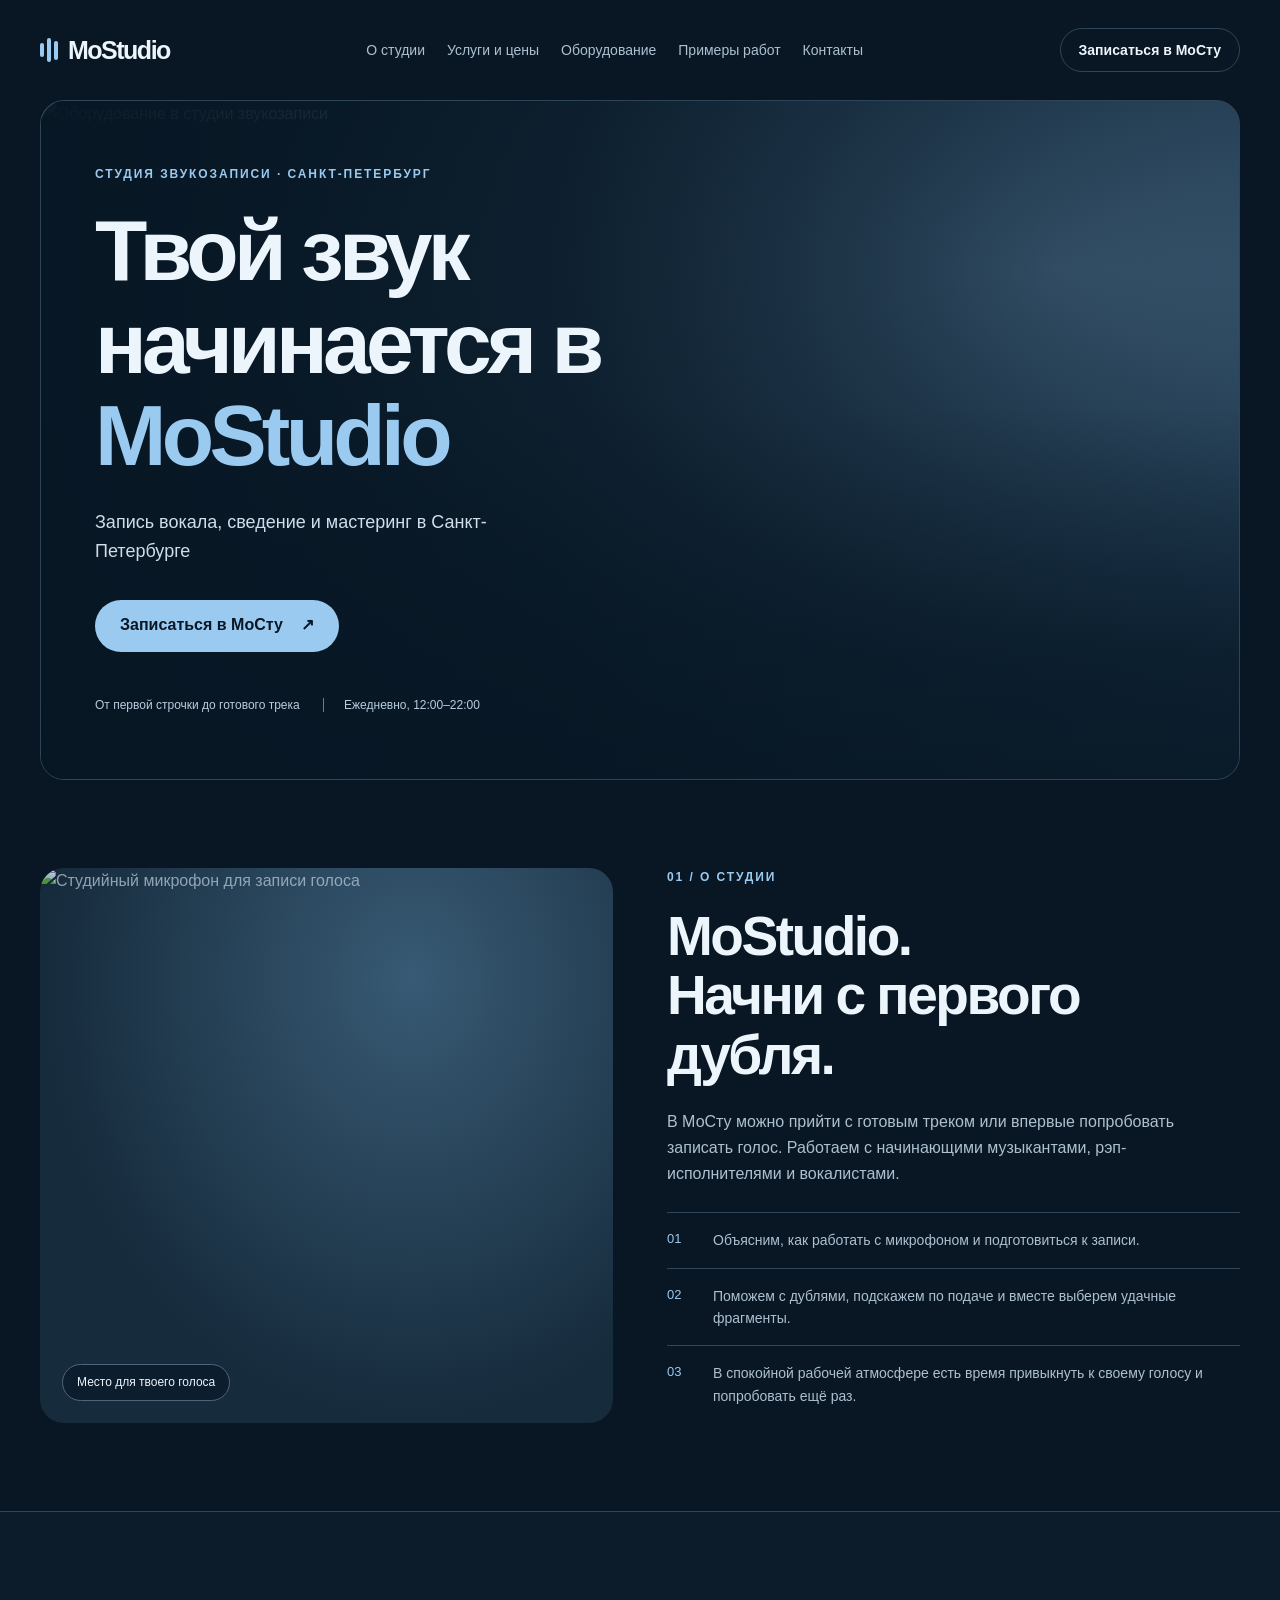
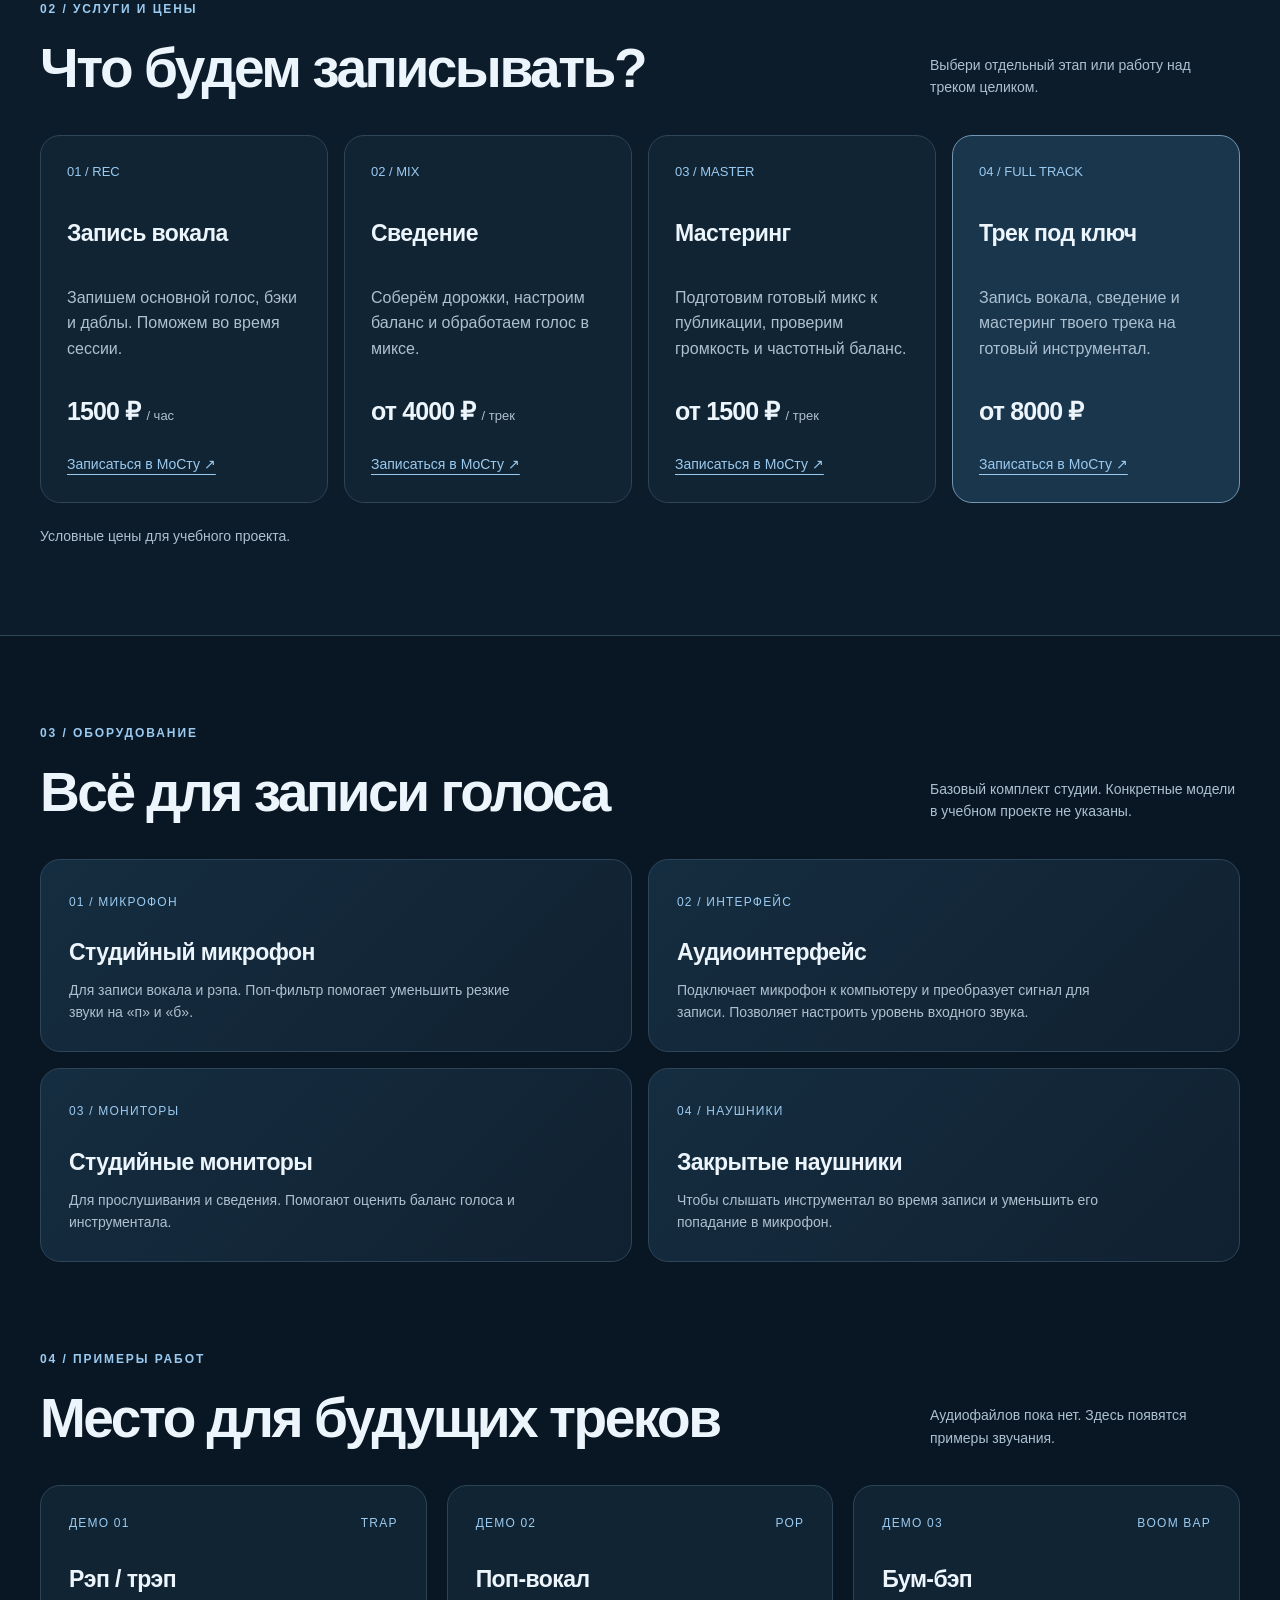
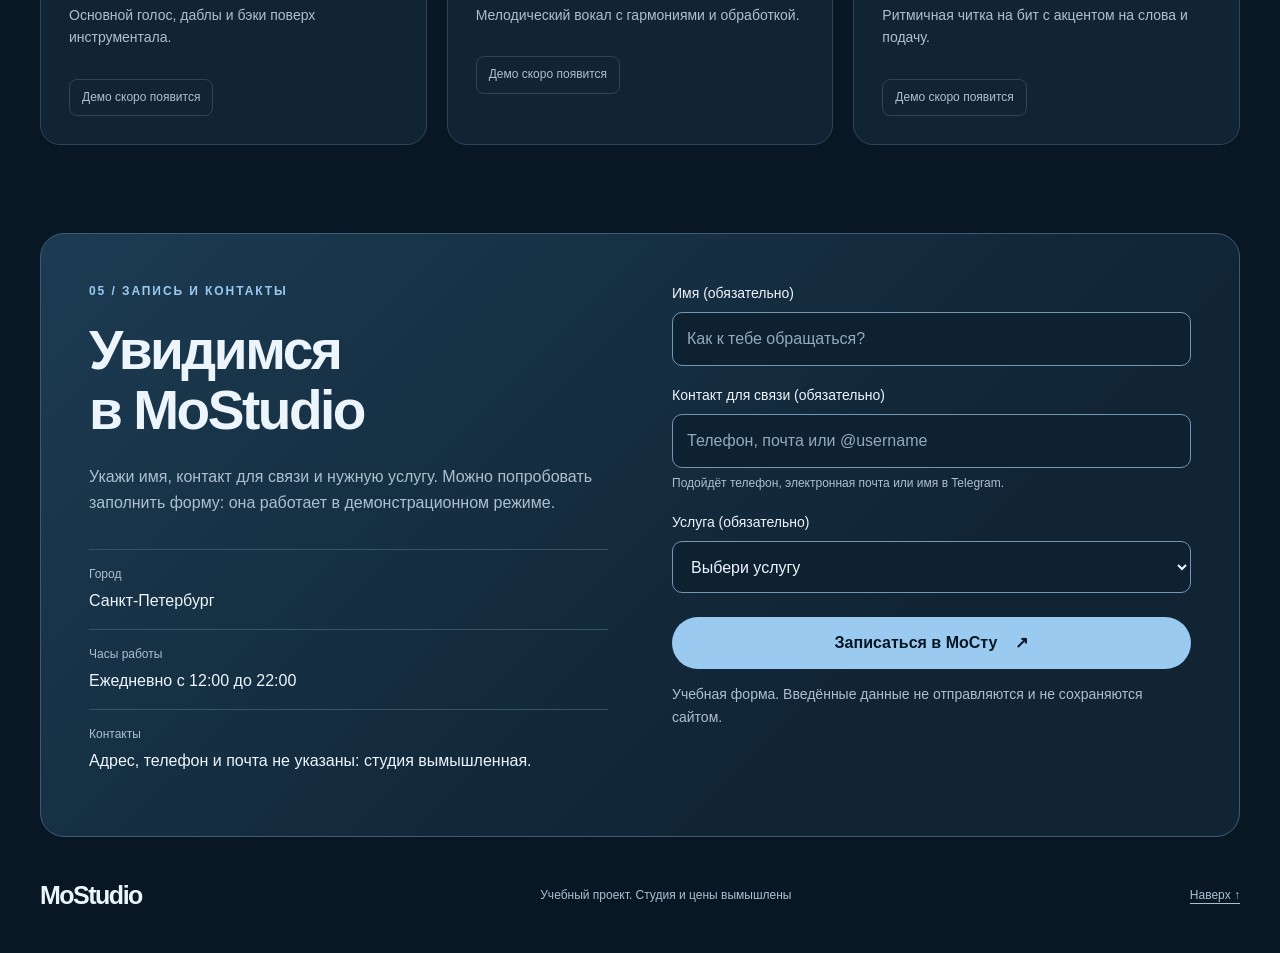
==== index.html @ 1cce349f "Исходная версия сайта MoStudio" ====
<!DOCTYPE html>
<html lang="ru">
<head>
  <meta charset="UTF-8">
  <meta name="viewport" content="width=device-width, initial-scale=1.0">
  <meta name="description" content="MoStudio — учебный лендинг вымышленной студии звукозаписи в Санкт-Петербурге. Запись вокала, сведение и мастеринг.">
  <meta name="theme-color" content="#091724">
  <title>MoStudio — студия звукозаписи</title>

  <style>
    :root {
      color-scheme: dark;
      --bg: #091724;
      --panel: #102434;
      --text: #edf5fc;
      --muted: #adc0d0;
      --accent: #9bcaf0;
      --line: #2d4557;
      --radius: 24px;
    }

    * { box-sizing: border-box; }

    html {
      scroll-behavior: smooth;
      scroll-padding-top: 28px;
    }

    body {
      margin: 0;
      background: var(--bg);
      color: var(--text);
      font-family: Arial, Helvetica, sans-serif;
      line-height: 1.6;
    }

    a { color: inherit; text-decoration: none; }
    button, input, select { font: inherit; }
    button, summary { cursor: pointer; }

    img {
      display: block;
      width: 100%;
      height: 100%;
      object-fit: cover;
      color: var(--muted);
    }

    h1, h2, h3, p { margin: 0; }
    h1, h2, h3 { line-height: 1.08; }

    h1 {
      font-size: clamp(42px, 6.7vw, 92px);
      font-weight: 700;
      letter-spacing: -.055em;
    }

    h2 {
      font-size: clamp(32px, 4.3vw, 58px);
      letter-spacing: -.045em;
    }

    h3 { font-size: 23px; letter-spacing: -.025em; }
    p { color: var(--muted); }

    :focus-visible {
      outline: 3px solid var(--accent);
      outline-offset: 5px;
    }

    .container {
      width: min(1200px, calc(100% - 64px));
      margin-inline: auto;
    }

    .section { padding-block: 88px; }

    .eyebrow {
      display: block;
      margin-bottom: 20px;
      color: var(--accent);
      font-size: 12px;
      font-weight: 700;
      letter-spacing: .16em;
      text-transform: uppercase;
    }

    .button {
      display: inline-flex;
      justify-content: center;
      align-items: center;
      gap: 18px;
      min-height: 52px;
      padding: 14px 24px;
      border: 1px solid transparent;
      border-radius: 999px;
      background: var(--accent);
      color: #091724;
      font-weight: 700;
      line-height: 1.3;
      text-align: center;
      transition: background .2s, transform .2s;
    }

    .button:hover {
      background: #c2e2fa;
      transform: translateY(-2px);
    }

    .button.secondary {
      border-color: var(--line);
      background: transparent;
      color: var(--text);
    }

    .button.secondary:hover { background: var(--panel); }

    .skip-link {
      position: fixed;
      top: 10px;
      left: 10px;
      z-index: 20;
      transform: translateY(-180%);
    }

    .skip-link:focus { transform: none; }

    .header {
      display: flex;
      align-items: center;
      justify-content: space-between;
      gap: 28px;
      min-height: 100px;
    }

    .logo {
      display: inline-flex;
      align-items: center;
      gap: 10px;
      font-size: 25px;
      font-weight: 700;
      letter-spacing: -.06em;
      white-space: nowrap;
    }

    .logo-mark {
      display: flex;
      align-items: center;
      gap: 3px;
      height: 26px;
    }

    .logo-mark i {
      display: block;
      width: 4px;
      height: 14px;
      border-radius: 4px;
      background: var(--accent);
    }

    .logo-mark i:nth-child(2) { height: 24px; }
    .logo-mark i:nth-child(3) { height: 19px; }

    .desktop-nav {
      display: flex;
      flex-wrap: wrap;
      justify-content: center;
      gap: 22px;
    }

    .desktop-nav a,
    .mobile-menu a {
      font-size: 14px;
      color: var(--muted);
    }

    .desktop-nav a:hover,
    .mobile-menu a:hover {
      color: var(--text);
      text-decoration: underline;
      text-underline-offset: 5px;
    }

    .header .button {
      min-height: 44px;
      padding: 10px 18px;
      font-size: 14px;
    }

    .mobile-menu { display: none; }

    .hero {
      position: relative;
      isolation: isolate;
      display: flex;
      align-items: center;
      min-height: 650px;
      padding: 64px 54px;
      overflow: hidden;
      border: 1px solid var(--line);
      border-radius: var(--radius);
      background: radial-gradient(
        ellipse at 85% 25%,
        #446580,
        #122a3e 55%,
        #102131
      );
    }

    .hero-photo {
      position: absolute;
      z-index: -2;
      inset: 0;
      opacity: .66;
    }

    .hero::after {
      content: "";
      position: absolute;
      z-index: -1;
      inset: 0;
      background:
        linear-gradient(
          90deg,
          rgba(7, 22, 35, .96),
          rgba(7, 22, 35, .76) 43%,
          rgba(7, 22, 35, .15)
        ),
        linear-gradient(
          0deg,
          rgba(7, 22, 35, .65),
          transparent 55%
        );
    }

    .hero-content { width: min(780px, 100%); }

    .hero h1 span {
      display: block;
      color: var(--accent);
    }

    .hero p {
      max-width: 440px;
      margin-top: 26px;
      color: #d1deea;
      font-size: 18px;
    }

    .hero .button { margin-top: 34px; }

    .hero-note {
      margin-top: 44px;
      font-size: 12px;
      color: #b8cddf;
    }

    .hero-note span {
      padding-left: 20px;
      margin-left: 20px;
      border-left: 1px solid #6a7d8e;
    }

    .section-heading {
      display: flex;
      justify-content: space-between;
      align-items: end;
      gap: 28px;
      margin-bottom: 36px;
    }

    .section-heading p {
      max-width: 310px;
      font-size: 14px;
    }

    .about-grid {
      display: grid;
      grid-template-columns: 1fr 1fr;
      gap: 54px;
      align-items: center;
    }

    .photo {
      position: relative;
      min-height: 380px;
      height: 100%;
      overflow: hidden;
      border-radius: var(--radius);
      background: radial-gradient(
        ellipse at 65% 20%,
        #385a74,
        #162b3c 70%
      );
    }

    .photo img {
      position: absolute;
      inset: 0;
      opacity: .8;
    }

    .photo-label {
      position: absolute;
      bottom: 22px;
      left: 22px;
      padding: 8px 14px;
      border: 1px solid #4d667b;
      border-radius: 999px;
      background: #0b1c2de0;
      font-size: 12px;
    }

    .about-copy > p { margin-top: 24px; }

    .about-points {
      margin: 26px 0 0;
      padding: 0;
      list-style: none;
    }

    .about-points li {
      display: grid;
      grid-template-columns: 34px 1fr;
      gap: 12px;
      padding-block: 16px;
      border-top: 1px solid var(--line);
    }

    .about-points span {
      color: var(--accent);
      font-size: 13px;
    }

    .about-points p { font-size: 14px; }

    .services {
      border-block: 1px solid var(--line);
      background: #0c1c2a;
    }

    .services-grid {
      display: grid;
      grid-template-columns: repeat(4, minmax(0, 1fr));
      gap: 16px;
    }

    .service-card {
      display: flex;
      flex-direction: column;
      align-items: start;
      padding: 26px;
      border: 1px solid var(--line);
      border-radius: 20px;
      background: var(--panel);
    }

    .service-number {
      margin-bottom: 38px;
      color: var(--accent);
      font-size: 13px;
    }

    .service-card h3 { min-height: 50px; }

    .service-card p {
      margin-top: 14px;
      font-size: 16px;
    }

    .price {
      margin-top: auto;
      padding-top: 30px;
      font-size: 25px;
      font-weight: 700;
      letter-spacing: -.035em;
    }

    .price small {
      color: var(--muted);
      font-size: 13px;
      font-weight: 400;
      letter-spacing: normal;
    }

    .service-card a {
      margin-top: 22px;
      color: var(--accent);
      font-size: 14px;
      text-decoration: underline;
      text-underline-offset: 5px;
    }

    .service-card.featured {
      border-color: #7497b3;
      background: #19364c;
    }

    .fine-print {
      margin-top: 22px;
      font-size: 14px;
    }

    .equipment-grid {
      display: grid;
      grid-template-columns: repeat(2, minmax(0, 1fr));
      gap: 16px;
    }

    .equipment-card {
      padding: 28px;
      border: 1px solid var(--line);
      border-radius: 20px;
      background: linear-gradient(135deg, #152d40, #102131);
    }

    .equipment-card .tag {
      display: inline-block;
      margin-bottom: 28px;
      color: var(--accent);
      font-size: 12px;
      letter-spacing: .1em;
    }

    .equipment-card p {
      max-width: 450px;
      margin-top: 14px;
      font-size: 14px;
    }

    .demos { padding-top: 0; }

    .demo-grid {
      display: grid;
      grid-template-columns: repeat(3, minmax(0, 1fr));
      gap: 20px;
    }

    .demo-card {
      padding: 28px;
      border: 1px solid var(--line);
      border-radius: 20px;
      background: var(--panel);
    }

    .demo-top {
      display: flex;
      justify-content: space-between;
      gap: 14px;
      margin-bottom: 34px;
      color: var(--accent);
      font-size: 12px;
      letter-spacing: .1em;
    }

    .demo-card h3 { margin-bottom: 12px; }
    .demo-card p { font-size: 14px; }

    .demo-status {
      display: inline-block;
      margin-top: 30px;
      padding: 8px 12px;
      border: 1px solid var(--line);
      border-radius: 8px;
      color: var(--muted);
      font-size: 12px;
    }

    .booking-panel {
      display: grid;
      grid-template-columns: 1fr 1fr;
      gap: 64px;
      padding: 48px;
      border: 1px solid #3c5c74;
      border-radius: var(--radius);
      background: linear-gradient(135deg, #1c3b52, #102434 70%);
    }

    .booking-copy > p { margin-top: 24px; }
    .contact-details { margin: 34px 0 0; }

    .contact-details div {
      padding-block: 15px;
      border-top: 1px solid #355368;
    }

    .contact-details dt {
      margin-bottom: 4px;
      color: var(--muted);
      font-size: 12px;
    }

    .contact-details dd {
      margin: 0;
      font-size: 16px;
    }

    .form-field { margin-bottom: 18px; }

    label {
      display: block;
      margin-bottom: 8px;
      font-size: 14px;
    }

    input,
    select {
      display: block;
      width: 100%;
      min-height: 52px;
      padding: 13px 14px;
      border: 1px solid #7497b3;
      border-radius: 10px;
      background: #0d2131;
      color: var(--text);
    }

    input::placeholder {
      color: #93aabd;
      opacity: 1;
    }

    input:focus,
    select:focus {
      border-color: var(--accent);
    }

    .field-hint {
      display: block;
      margin-top: 6px;
      color: var(--muted);
      font-size: 12px;
    }

    .booking-form .button {
      width: 100%;
      margin-top: 6px;
    }

    .form-note {
      margin-top: 14px;
      font-size: 14px;
    }

    .form-message {
      display: none;
      margin-top: 18px;
      padding: 18px;
      border: 1px solid var(--accent);
      border-radius: 12px;
      background: #122f43;
      scroll-margin-top: 24px;
    }

    .form-message:target { display: block; }
    .form-message p { color: var(--text); }

    .form-message a {
      display: inline-block;
      margin-top: 10px;
      color: var(--accent);
      font-size: 13px;
      text-decoration: underline;
    }

    .footer {
      display: flex;
      align-items: center;
      justify-content: space-between;
      gap: 24px;
      padding-block: 38px;
    }

    .footer p,
    .footer > a:not(.logo) {
      font-size: 12px;
      color: var(--muted);
    }

    .footer > a:not(.logo) {
      text-decoration: underline;
      text-underline-offset: 4px;
    }

    @media (max-width: 1050px) {
      .desktop-nav { gap: 14px; }
      .desktop-nav a { font-size: 12px; }
      .header > .button { display: none; }

      .services-grid {
        grid-template-columns: repeat(2, minmax(0, 1fr));
      }

      .about-grid { gap: 32px; }

      .booking-panel {
        gap: 32px;
        padding: 36px;
      }
    }

    @media (max-width: 760px) {
      .container { width: calc(100% - 32px); }
      .section { padding-block: 60px; }

      .header {
        position: relative;
        min-height: 82px;
      }

      .desktop-nav { display: none; }
      .mobile-menu { display: block; }

      .mobile-menu summary {
        padding: 8px 14px;
        border: 1px solid var(--line);
        border-radius: 999px;
        font-size: 14px;
      }

      .mobile-menu nav {
        position: absolute;
        top: 70px;
        right: 0;
        z-index: 10;
        display: grid;
        gap: 4px;
        width: min(280px, 100%);
        padding: 12px;
        border: 1px solid #42627a;
        border-radius: 16px;
        background: #102434;
        box-shadow: 0 16px 32px #0005;
      }

      .mobile-menu a { padding: 10px 12px; }

      .hero {
        min-height: 570px;
        padding: 44px 26px;
      }

      .hero::after {
        background:
          linear-gradient(90deg, #071623e8, #07162380),
          linear-gradient(0deg, #071623a6, transparent);
      }

      .hero p { font-size: 16px; }

      .hero-note span {
        padding-left: 10px;
        margin-left: 10px;
      }

      .about-grid,
      .booking-panel {
        grid-template-columns: 1fr;
      }

      .about-copy { order: -1; }
      .photo { min-height: 320px; }

      .section-heading {
        align-items: start;
        flex-direction: column;
        gap: 18px;
      }

      .demo-grid { grid-template-columns: 1fr; }
      .demo-top { margin-bottom: 24px; }
      .demos { padding-top: 0; }
      .booking-panel { padding: 28px; }

      .footer {
        align-items: start;
        flex-direction: column;
        gap: 14px;
      }
    }

    @media (max-width: 480px) {
      .hero { padding: 36px 22px; }
      h1 { font-size: clamp(36px, 10vw, 48px); }

      .hero .button {
        width: 100%;
        padding-inline: 14px;
      }

      .hero-note span {
        display: block;
        padding: 0;
        margin: 4px 0 0;
        border: 0;
      }

      .services-grid,
      .equipment-grid {
        grid-template-columns: 1fr;
      }

      .service-card h3 { min-height: auto; }
      .service-number { margin-bottom: 24px; }
      .booking-panel { padding: 24px 20px; }
      .logo { font-size: 23px; }
    }

    @media (prefers-reduced-motion: reduce) {
      html { scroll-behavior: auto; }
      .button { transition: none; }
      .button:hover { transform: none; }
    }
  </style>
</head>

<body id="top">
  <a class="skip-link button" href="#main">
    Перейти к содержимому
  </a>

  <header class="header container">
    <a class="logo" href="#top" aria-label="MoStudio, в начало страницы">
      <span class="logo-mark" aria-hidden="true">
        <i></i><i></i><i></i>
      </span>
      MoStudio
    </a>

    <nav class="desktop-nav" aria-label="Основная навигация">
      <a href="#about">О студии</a>
      <a href="#services">Услуги и цены</a>
      <a href="#equipment">Оборудование</a>
      <a href="#demos">Примеры работ</a>
      <a href="#booking">Контакты</a>
    </nav>

    <a class="button secondary" href="#booking">
      Записаться в МоСту
    </a>

    <details class="mobile-menu">
      <summary>Меню</summary>
      <nav aria-label="Навигация на телефоне">
        <a href="#about">О студии</a>
        <a href="#services">Услуги и цены</a>
        <a href="#equipment">Оборудование</a>
        <a href="#demos">Примеры работ</a>
        <a href="#booking">Запись и контакты</a>
      </nav>
    </details>
  </header>

  <main id="main">
    <section class="hero container" aria-labelledby="hero-title">
      <img
        class="hero-photo"
        src="https://images.unsplash.com/photo-1598488035139-bdbb2231ce04?auto=format&amp;fit=crop&amp;w=1800&amp;q=85"
        alt="Оборудование в студии звукозаписи"
        fetchpriority="high"
        referrerpolicy="no-referrer"
      >

      <div class="hero-content">
        <span class="eyebrow">
          Студия звукозаписи · Санкт-Петербург
        </span>

        <h1 id="hero-title">
          Твой звук<br>начинается в
          <span>MoStudio</span>
        </h1>

        <p>Запись вокала, сведение и мастеринг в Санкт-Петербурге</p>

        <a class="button" href="#booking">
          Записаться в МоСту
          <span aria-hidden="true">↗</span>
        </a>

        <div class="hero-note">
          От первой строчки до готового трека
          <span>Ежедневно, 12:00–22:00</span>
        </div>
      </div>
    </section>

    <section
      class="section container"
      id="about"
      aria-labelledby="about-title"
    >
      <div class="about-grid">
        <div class="photo">
          <img
            src="https://images.unsplash.com/photo-1590602847861-f357a9332bbc?auto=format&amp;fit=crop&amp;w=1000&amp;q=85"
            alt="Студийный микрофон для записи голоса"
            loading="lazy"
            referrerpolicy="no-referrer"
          >
          <span class="photo-label">Место для твоего голоса</span>
        </div>

        <div class="about-copy">
          <span class="eyebrow">01 / О студии</span>

          <h2 id="about-title">
            MoStudio.<br>Начни с первого дубля.
          </h2>

          <p>
            В МоСту можно прийти с готовым треком или впервые попробовать
            записать голос. Работаем с начинающими музыкантами,
            рэп-исполнителями и вокалистами.
          </p>

          <ul class="about-points">
            <li>
              <span>01</span>
              <p>
                Объясним, как работать с микрофоном и подготовиться к записи.
              </p>
            </li>
            <li>
              <span>02</span>
              <p>
                Поможем с дублями, подскажем по подаче и вместе выберем
                удачные фрагменты.
              </p>
            </li>
            <li>
              <span>03</span>
              <p>
                В спокойной рабочей атмосфере есть время привыкнуть
                к своему голосу и попробовать ещё раз.
              </p>
            </li>
          </ul>
        </div>
      </div>
    </section>

    <section
      class="section services"
      id="services"
      aria-labelledby="services-title"
    >
      <div class="container">
        <div class="section-heading">
          <div>
            <span class="eyebrow">02 / Услуги и цены</span>
            <h2 id="services-title">Что будем записывать?</h2>
          </div>
          <p>Выбери отдельный этап или работу над треком целиком.</p>
        </div>

        <div class="services-grid">
          <article class="service-card">
            <span class="service-number">01 / REC</span>
            <h3>Запись вокала</h3>
            <p>
              Запишем основной голос, бэки и даблы.
              Поможем во время сессии.
            </p>
            <div class="price">
              1500 ₽ <small>/ час</small>
            </div>
            <a href="#booking">Записаться в МоСту ↗</a>
          </article>

          <article class="service-card">
            <span class="service-number">02 / MIX</span>
            <h3>Сведение</h3>
            <p>
              Соберём дорожки, настроим баланс
              и обработаем голос в миксе.
            </p>
            <div class="price">
              от 4000 ₽ <small>/ трек</small>
            </div>
            <a href="#booking">Записаться в МоСту ↗</a>
          </article>

          <article class="service-card">
            <span class="service-number">03 / MASTER</span>
            <h3>Мастеринг</h3>
            <p>
              Подготовим готовый микс к публикации,
              проверим громкость и частотный баланс.
            </p>
            <div class="price">
              от 1500 ₽ <small>/ трек</small>
            </div>
            <a href="#booking">Записаться в МоСту ↗</a>
          </article>

          <article class="service-card featured">
            <span class="service-number">04 / FULL TRACK</span>
            <h3>Трек под ключ</h3>
            <p>
              Запись вокала, сведение и мастеринг твоего трека
              на готовый инструментал.
            </p>
            <div class="price">от 8000 ₽</div>
            <a href="#booking">Записаться в МоСту ↗</a>
          </article>
        </div>

        <p class="fine-print">Условные цены для учебного проекта.</p>
      </div>
    </section>

    <section
      class="section container"
      id="equipment"
      aria-labelledby="equipment-title"
    >
      <div class="section-heading">
        <div>
          <span class="eyebrow">03 / Оборудование</span>
          <h2 id="equipment-title">Всё для записи голоса</h2>
        </div>
        <p>
          Базовый комплект студии.
          Конкретные модели в учебном проекте не указаны.
        </p>
      </div>

      <div class="equipment-grid">
        <article class="equipment-card">
          <span class="tag">01 / МИКРОФОН</span>
          <h3>Студийный микрофон</h3>
          <p>
            Для записи вокала и рэпа. Поп-фильтр помогает уменьшить
            резкие звуки на «п» и «б».
          </p>
        </article>

        <article class="equipment-card">
          <span class="tag">02 / ИНТЕРФЕЙС</span>
          <h3>Аудиоинтерфейс</h3>
          <p>
            Подключает микрофон к компьютеру и преобразует сигнал
            для записи. Позволяет настроить уровень входного звука.
          </p>
        </article>

        <article class="equipment-card">
          <span class="tag">03 / МОНИТОРЫ</span>
          <h3>Студийные мониторы</h3>
          <p>
            Для прослушивания и сведения.
            Помогают оценить баланс голоса и инструментала.
          </p>
        </article>

        <article class="equipment-card">
          <span class="tag">04 / НАУШНИКИ</span>
          <h3>Закрытые наушники</h3>
          <p>
            Чтобы слышать инструментал во время записи
            и уменьшить его попадание в микрофон.
          </p>
        </article>
      </div>
    </section>

    <section
      class="section demos container"
      id="demos"
      aria-labelledby="demos-title"
    >
      <div class="section-heading">
        <div>
          <span class="eyebrow">04 / Примеры работ</span>
          <h2 id="demos-title">Место для будущих треков</h2>
        </div>
        <p>Аудиофайлов пока нет. Здесь появятся примеры звучания.</p>
      </div>

      <div class="demo-grid">
        <article class="demo-card">
          <div class="demo-top">
            <span>ДЕМО 01</span>
            <span>TRAP</span>
          </div>
          <h3>Рэп / трэп</h3>
          <p>Основной голос, даблы и бэки поверх инструментала.</p>
          <span class="demo-status">Демо скоро появится</span>
        </article>

        <article class="demo-card">
          <div class="demo-top">
            <span>ДЕМО 02</span>
            <span>POP</span>
          </div>
          <h3>Поп-вокал</h3>
          <p>Мелодический вокал с гармониями и обработкой.</p>
          <span class="demo-status">Демо скоро появится</span>
        </article>

        <article class="demo-card">
          <div class="demo-top">
            <span>ДЕМО 03</span>
            <span>BOOM BAP</span>
          </div>
          <h3>Бум-бэп</h3>
          <p>
            Ритмичная читка на бит с акцентом на слова и подачу.
          </p>
          <span class="demo-status">Демо скоро появится</span>
        </article>
      </div>
    </section>

    <section
      class="container"
      id="booking"
      aria-labelledby="booking-title"
    >
      <div class="booking-panel">
        <div class="booking-copy">
          <span class="eyebrow">05 / Запись и контакты</span>
          <h2 id="booking-title">Увидимся<br>в MoStudio</h2>

          <p>
            Укажи имя, контакт для связи и нужную услугу.
            Можно попробовать заполнить форму:
            она работает в демонстрационном режиме.
          </p>

          <dl class="contact-details">
            <div>
              <dt>Город</dt>
              <dd>Санкт-Петербург</dd>
            </div>
            <div>
              <dt>Часы работы</dt>
              <dd>Ежедневно с 12:00 до 22:00</dd>
            </div>
            <div>
              <dt>Контакты</dt>
              <dd>
                Адрес, телефон и почта не указаны:
                студия вымышленная.
              </dd>
            </div>
          </dl>
        </div>

        <div>
          <!--
            Без name значения полей не включаются в GET-запрос.
            Браузер проверяет required и pattern до перехода к сообщению.
            Нет обработчика, хранилища или передачи введённых данных.
          -->
          <form
            class="booking-form"
            action="#form-message"
            method="get"
            autocomplete="off"
          >
            <div class="form-field">
              <label for="visitor-name">Имя (обязательно)</label>
              <input
                id="visitor-name"
                type="text"
                placeholder="Как к тебе обращаться?"
                required
                pattern=".*\S.*"
                maxlength="80"
                title="Введи имя: поле не должно состоять из пробелов."
              >
            </div>

            <div class="form-field">
              <label for="visitor-contact">
                Контакт для связи (обязательно)
              </label>
              <input
                id="visitor-contact"
                type="text"
                placeholder="Телефон, почта или @username"
                required
                pattern=".*\S.*"
                maxlength="120"
                aria-describedby="contact-hint"
                title="Укажи контакт: поле не должно состоять из пробелов."
              >
              <small class="field-hint" id="contact-hint">
                Подойдёт телефон, электронная почта
                или имя в Telegram.
              </small>
            </div>

            <div class="form-field">
              <label for="visitor-service">Услуга (обязательно)</label>
              <select id="visitor-service" required>
                <option value="" selected disabled>Выбери услугу</option>
                <option value="vocal">
                  Запись вокала — 1500 ₽/час
                </option>
                <option value="mix">
                  Сведение — от 4000 ₽/трек
                </option>
                <option value="master">
                  Мастеринг — от 1500 ₽/трек
                </option>
                <option value="full">
                  Трек под ключ — от 8000 ₽
                </option>
              </select>
            </div>

            <button class="button" type="submit">
              Записаться в МоСту
              <span aria-hidden="true">↗</span>
            </button>

            <p class="form-note">
              Учебная форма. Введённые данные не отправляются
              и не сохраняются сайтом.
            </p>
          </form>

          <div
            class="form-message"
            id="form-message"
            role="status"
            tabindex="-1"
          >
            <p>Это демонстрационная форма. Заявка не отправлена</p>
            <a href="#booking">Вернуться к форме</a>
          </div>
        </div>
      </div>
    </section>
  </main>

  <footer class="footer container">
    <a class="logo" href="#top">MoStudio</a>
    <p>Учебный проект. Студия и цены вымышлены</p>
    <a href="#top">Наверх ↑</a>
  </footer>
</body>
</html>
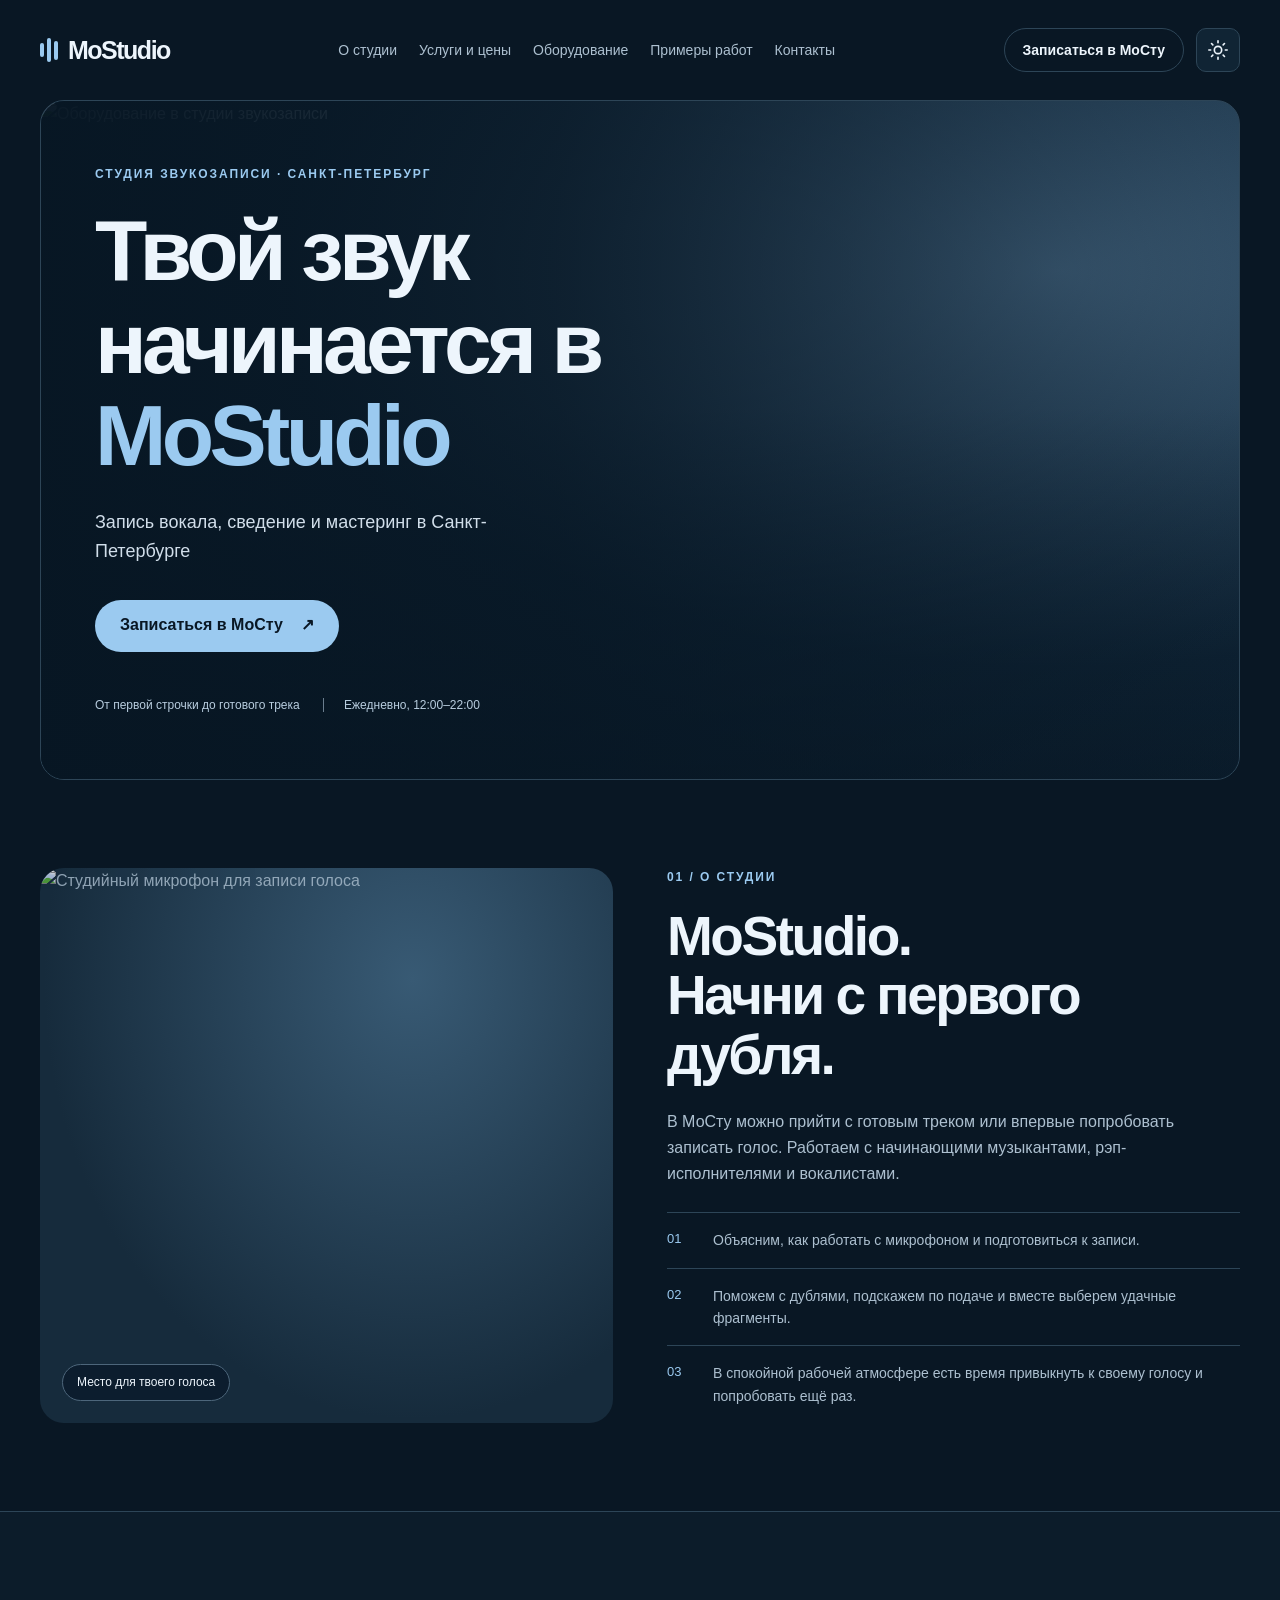
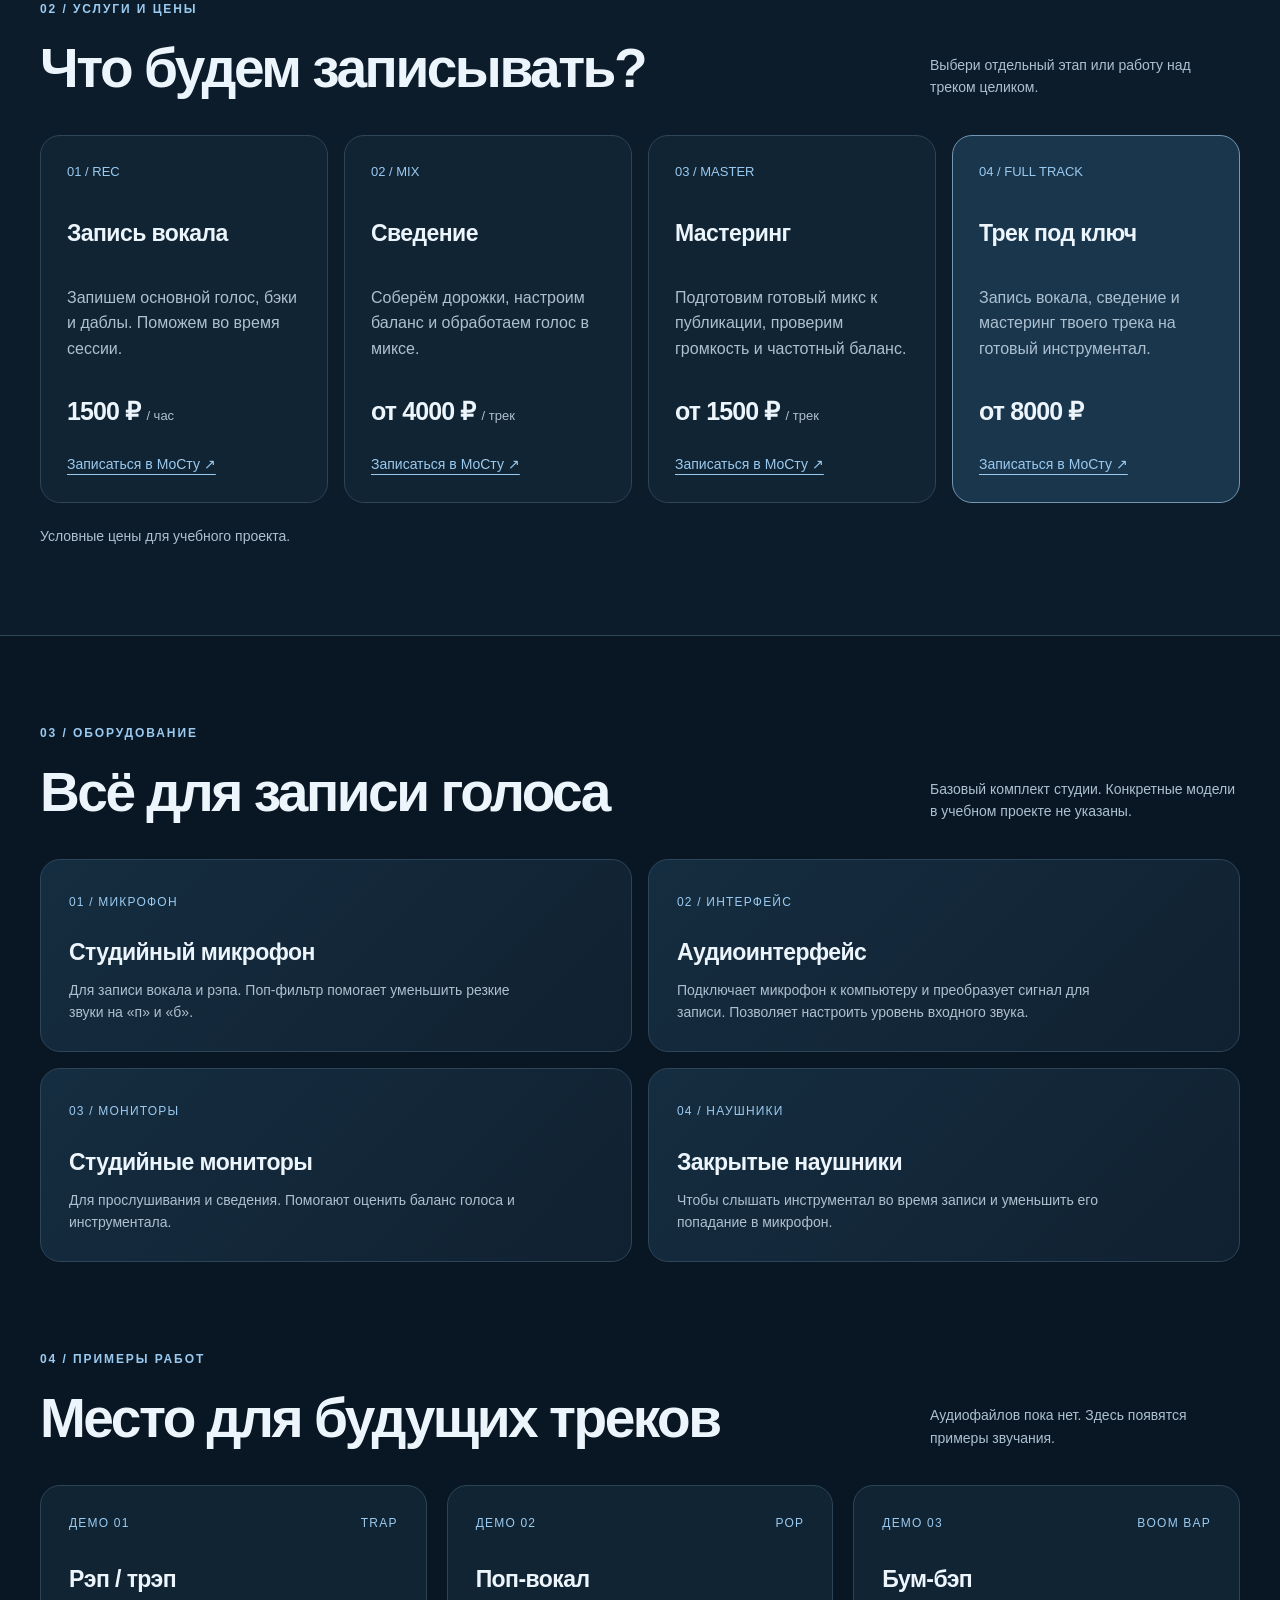
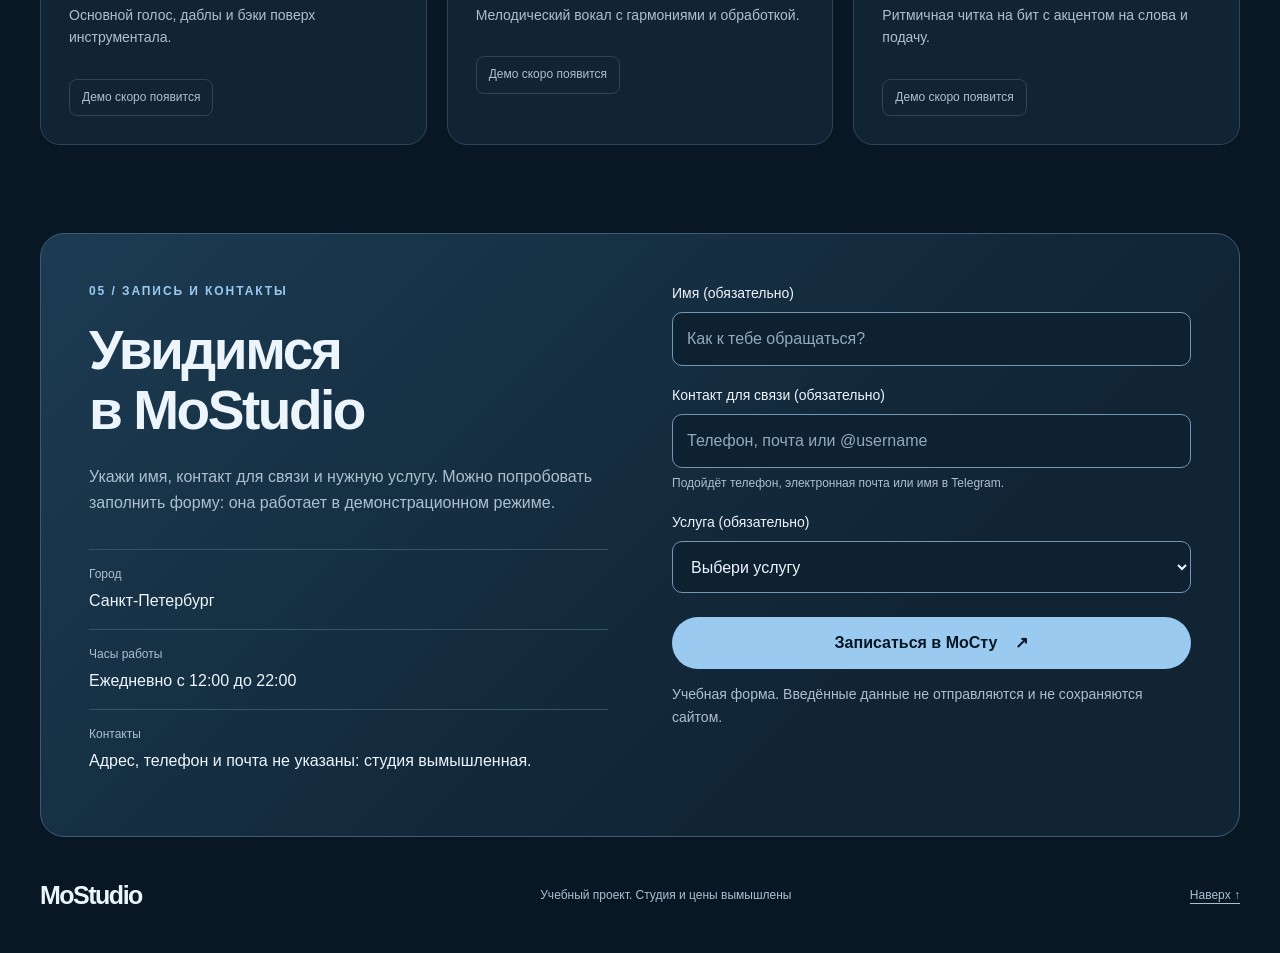
==== commit e8294056: "Добавлен переключатель светлой и тёмной темы" ====
--- a/index.html
+++ b/index.html
@@ -7,6 +7,12 @@
   <meta name="theme-color" content="#091724">
   <title>MoStudio — студия звукозаписи</title>
 
+  <script>
+    try {
+      if (localStorage.getItem('mostudio-theme') === 'light')
+        document.documentElement.dataset.theme = 'light';
+    } catch (_) {}
+  </script>
   <style>
     :root {
       color-scheme: dark;
@@ -19,6 +25,64 @@
       --radius: 24px;
     }
 
+    :root[data-theme="light"] {
+      color-scheme: light;
+      --bg: #f3f7fb;
+      --panel: #ffffff;
+      --text: #152d40;
+      --muted: #465f73;
+      --accent: #245d89;
+      --line: #b6c7d5;
+    }
+    :root[data-theme="light"] .button { background: var(--accent); color: #fff; }
+    :root[data-theme="light"] .button:hover { background: #19466b; }
+    :root[data-theme="light"] .button.secondary { background: transparent; color: var(--text); }
+    :root[data-theme="light"] .button.secondary:hover { background: #e0ebf4; }
+    :root[data-theme="light"] .services { background: #e7eff6; }
+    :root[data-theme="light"] .service-card.featured { background: #dceaf5; border-color: #698da9; }
+    :root[data-theme="light"] .equipment-card { background: linear-gradient(135deg, #fff, #e5eef6); }
+    :root[data-theme="light"] .booking-panel {
+      background: linear-gradient(135deg, #dfecf6, #fff 70%);
+      border-color: #829fb5;
+    }
+    :root[data-theme="light"] .contact-details div { border-color: var(--line); }
+    :root[data-theme="light"] input,
+    :root[data-theme="light"] select { background: #fff; border-color: #69869e; }
+    :root[data-theme="light"] input::placeholder { color: #526b7e; }
+    :root[data-theme="light"] .form-message { background: #e2eef7; }
+    :root[data-theme="light"] .mobile-menu nav { background: var(--panel); border-color: var(--line); }
+    :root[data-theme="light"] .photo-label { color: #edf5fc; }
+    :root[data-theme="light"] .hero { background: #e1ebf3; }
+    :root[data-theme="light"] .hero::after {
+      background: linear-gradient(90deg, #f3f7fbf5 0%, #f3f7fbe6 38%, #f3f7fb99 65%, #f3f7fb14 100%);
+    }
+    :root[data-theme="light"] .hero p,
+    :root[data-theme="light"] .hero-note { color: var(--muted); }
+    :root[data-theme="light"] .hero-note span { border-color: #69869e; }
+    .header-actions {
+      display: flex;
+      align-items: center;
+      gap: 12px;
+      flex-shrink: 0;
+    }
+    .theme-toggle {
+      display: inline-flex;
+      align-items: center;
+      justify-content: center;
+      flex: 0 0 44px;
+      width: 44px;
+      height: 44px;
+      padding: 0;
+      border: 1px solid var(--line);
+      border-radius: 10px;
+      background: var(--panel);
+      color: var(--text);
+    }
+    .theme-toggle svg { width: 22px; height: 22px; }
+    .theme-toggle .theme-moon { display: none; }
+    :root[data-theme="light"] .theme-toggle .theme-sun { display: none; }
+    :root[data-theme="light"] .theme-toggle .theme-moon { display: block; }
+    .theme-toggle:hover { border-color: var(--accent); }
     * { box-sizing: border-box; }
 
     html {
@@ -585,7 +649,7 @@
     @media (max-width: 1050px) {
       .desktop-nav { gap: 14px; }
       .desktop-nav a { font-size: 12px; }
-      .header > .button { display: none; }
+      .header-actions > .button { display: none; }
 
       .services-grid {
         grid-template-columns: repeat(2, minmax(0, 1fr));
@@ -607,6 +671,9 @@
         position: relative;
         min-height: 82px;
       }
+
+      .header { flex-wrap: wrap; gap: 12px; padding-block: 16px; }
+      .header > .logo { margin-right: auto; }
 
       .desktop-nav { display: none; }
       .mobile-menu { display: block; }
@@ -735,9 +802,23 @@
       <a href="#booking">Контакты</a>
     </nav>
 
-    <a class="button secondary" href="#booking">
-      Записаться в МоСту
-    </a>
+    <div class="header-actions">
+      <a class="button secondary" href="#booking">
+        Записаться в МоСту
+      </a>
+      <button class="theme-toggle" type="button" id="theme-toggle"
+        title="Переключить на светлую тему" aria-label="Переключить на светлую тему">
+        <svg class="theme-sun" viewBox="0 0 24 24" fill="none" stroke="currentColor"
+          stroke-width="1.8" stroke-linecap="round" stroke-linejoin="round" aria-hidden="true" focusable="false">
+          <circle cx="12" cy="12" r="4" />
+          <path d="M12 2v2m0 16v2M2 12h2m16 0h2M4.93 4.93l1.42 1.42m11.3 11.3 1.42 1.42M4.93 19.07l1.42-1.42m11.3-11.3 1.42-1.42" />
+        </svg>
+        <svg class="theme-moon" viewBox="0 0 24 24" fill="none" stroke="currentColor"
+          stroke-width="1.8" stroke-linecap="round" stroke-linejoin="round" aria-hidden="true" focusable="false">
+          <path d="M20.9 13.3A9 9 0 0 1 10.7 3.1a9 9 0 1 0 10.2 10.2Z" />
+        </svg>
+      </button>
+    </div>
 
     <details class="mobile-menu">
       <summary>Меню</summary>
@@ -1142,5 +1223,26 @@
     <p>Учебный проект. Студия и цены вымышлены</p>
     <a href="#top">Наверх ↑</a>
   </footer>
+  <script>
+    (() => {
+      const root = document.documentElement;
+      const toggle = document.getElementById('theme-toggle');
+      const themeColor = document.querySelector('meta[name="theme-color"]');
+      function updateTheme(theme) {
+        root.dataset.theme = theme;
+
+        toggle.setAttribute('aria-label', theme === 'dark'
+          ? 'Переключить на светлую тему' : 'Переключить на тёмную тему');
+        toggle.setAttribute('title', toggle.getAttribute('aria-label'));
+        themeColor.setAttribute('content', theme === 'dark' ? '#091724' : '#f3f7fb');
+      }
+      updateTheme(root.dataset.theme === 'light' ? 'light' : 'dark');
+      toggle.addEventListener('click', () => {
+        const theme = root.dataset.theme === 'dark' ? 'light' : 'dark';
+        updateTheme(theme);
+        try { localStorage.setItem('mostudio-theme', theme); } catch (_) {}
+      });
+    })();
+  </script>
 </body>
 </html>
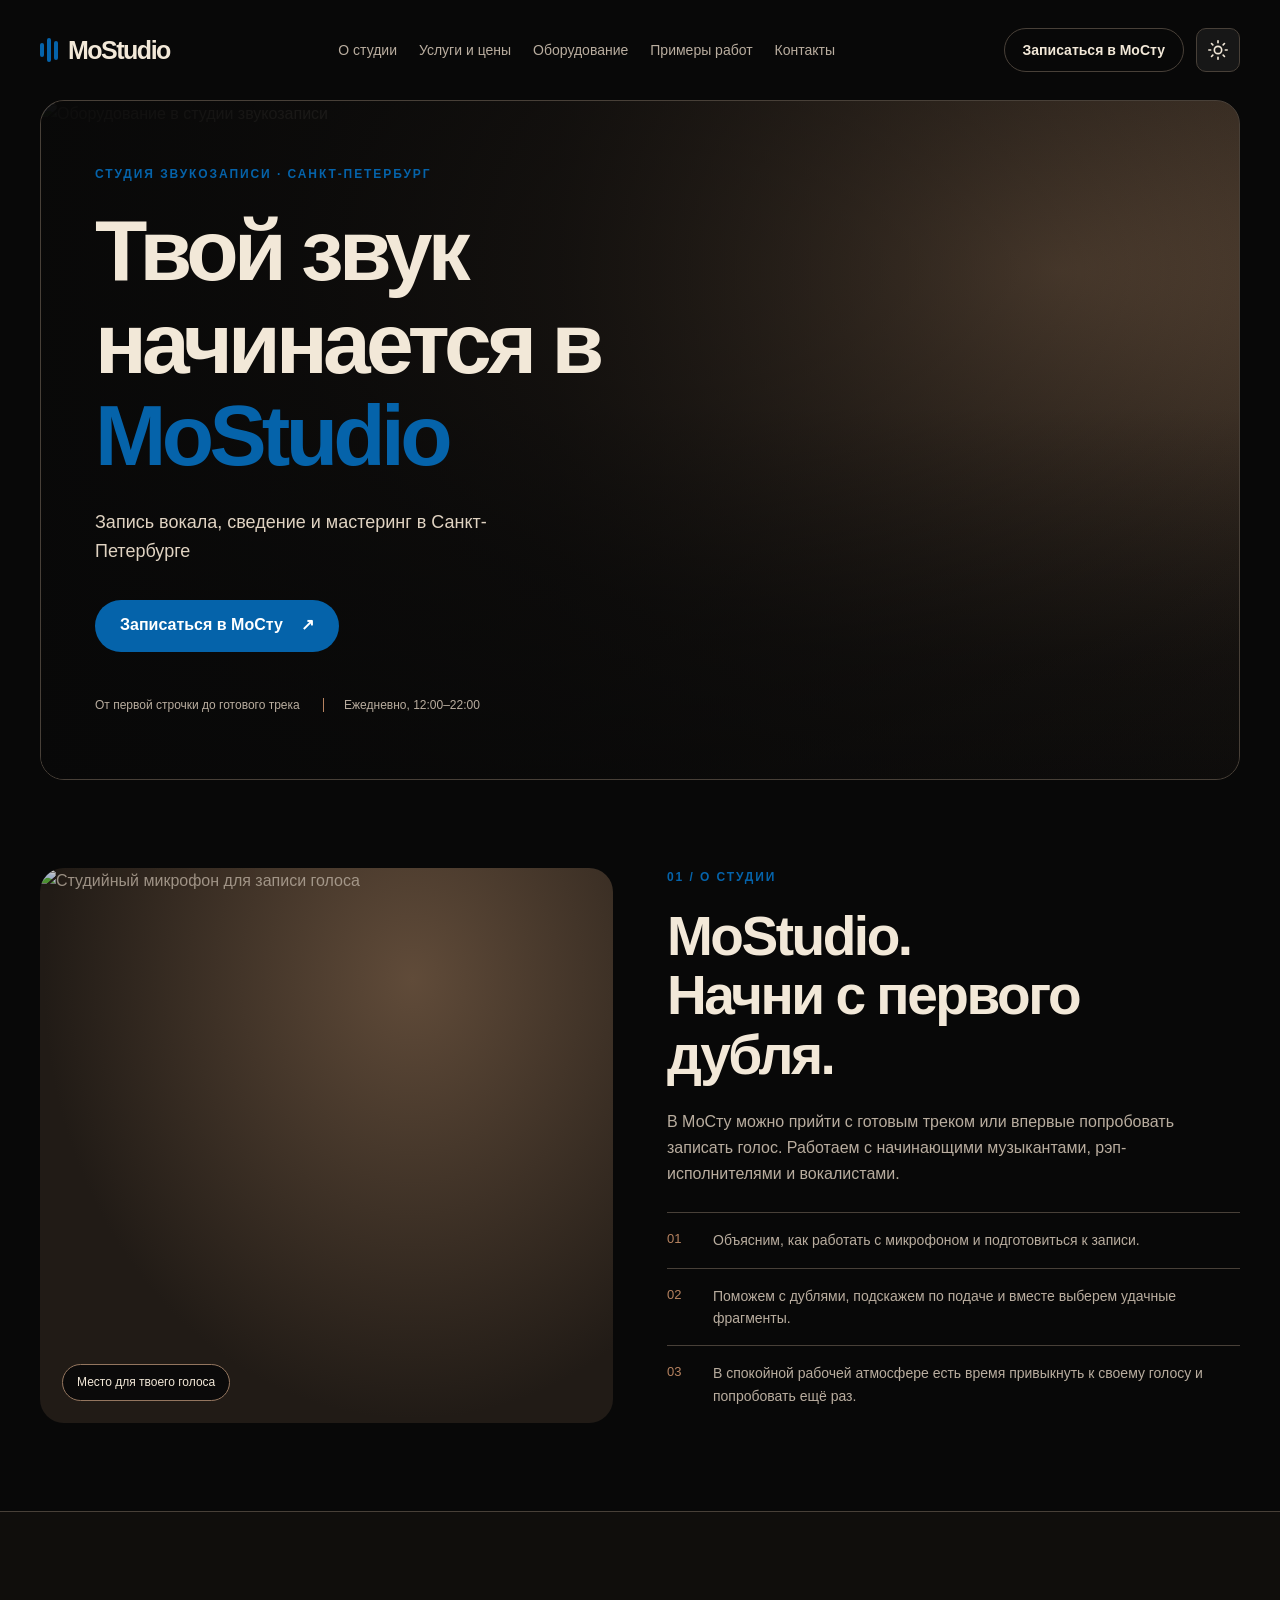
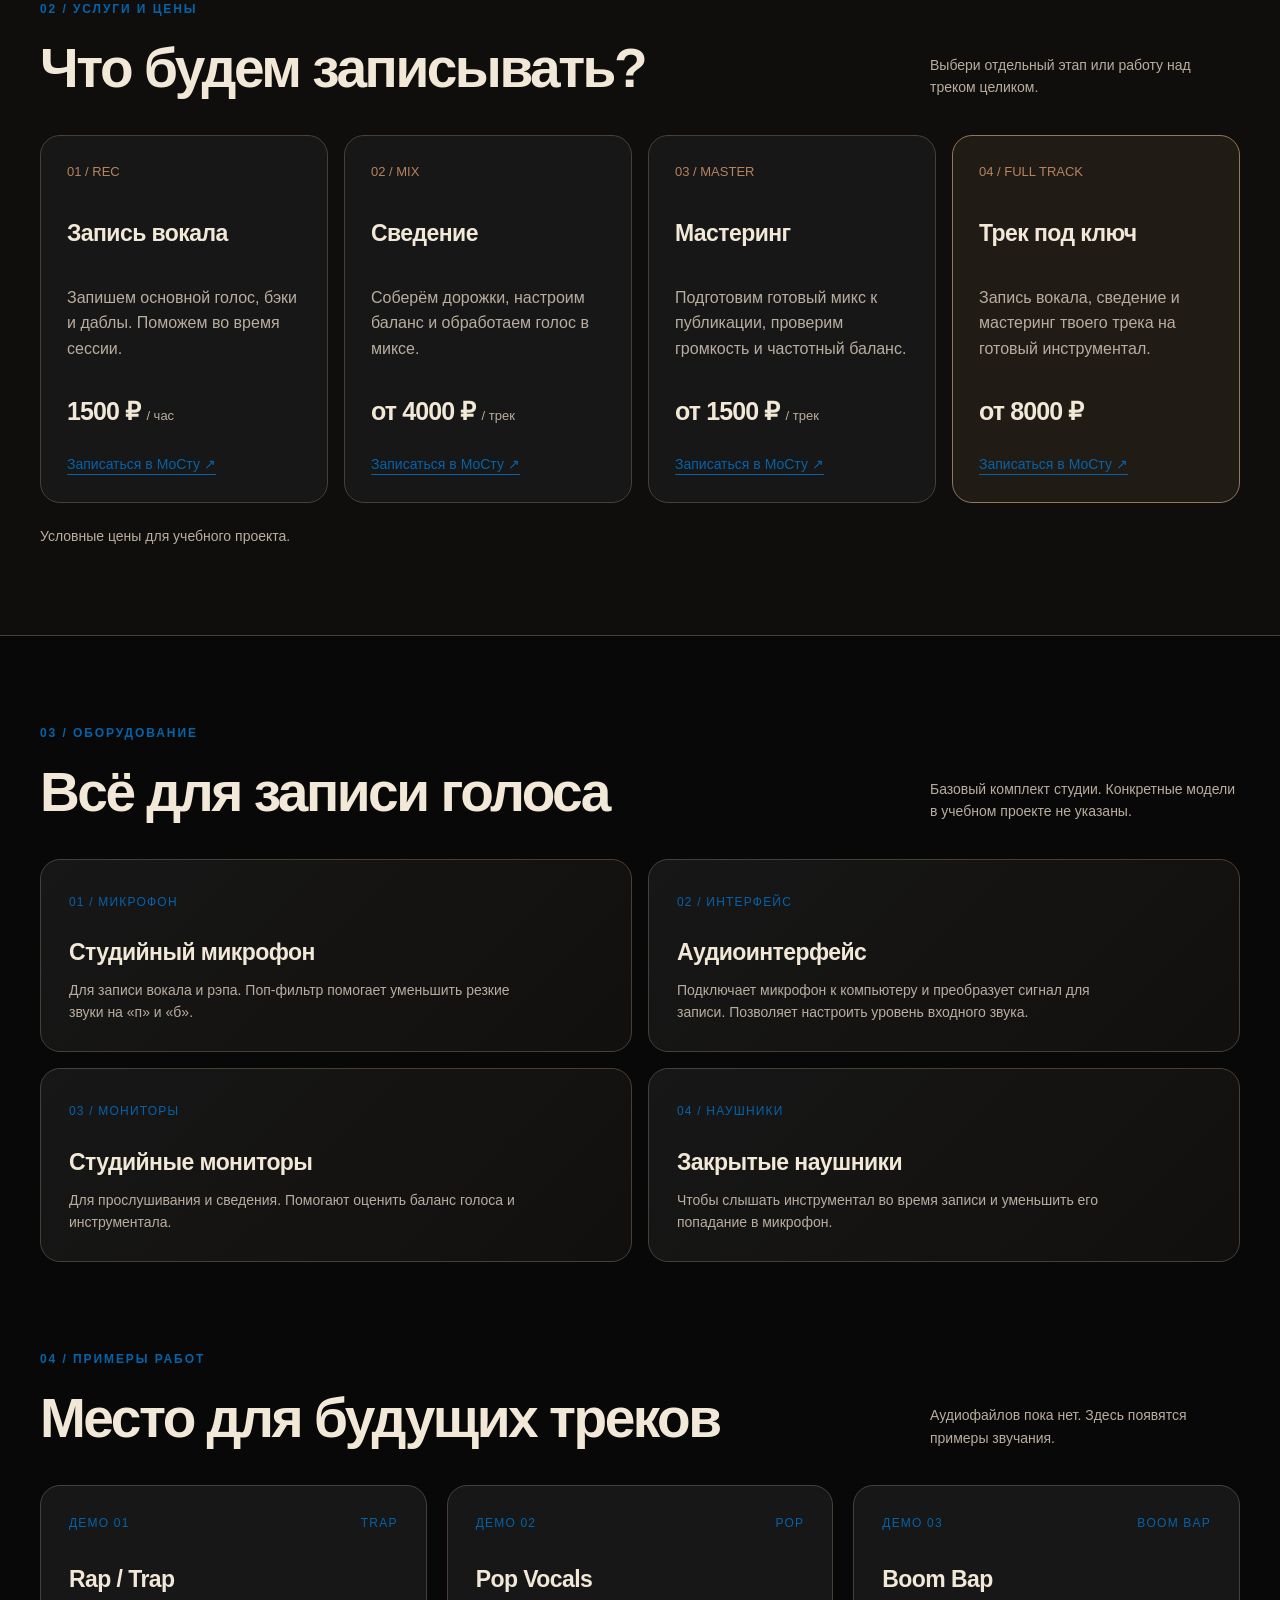
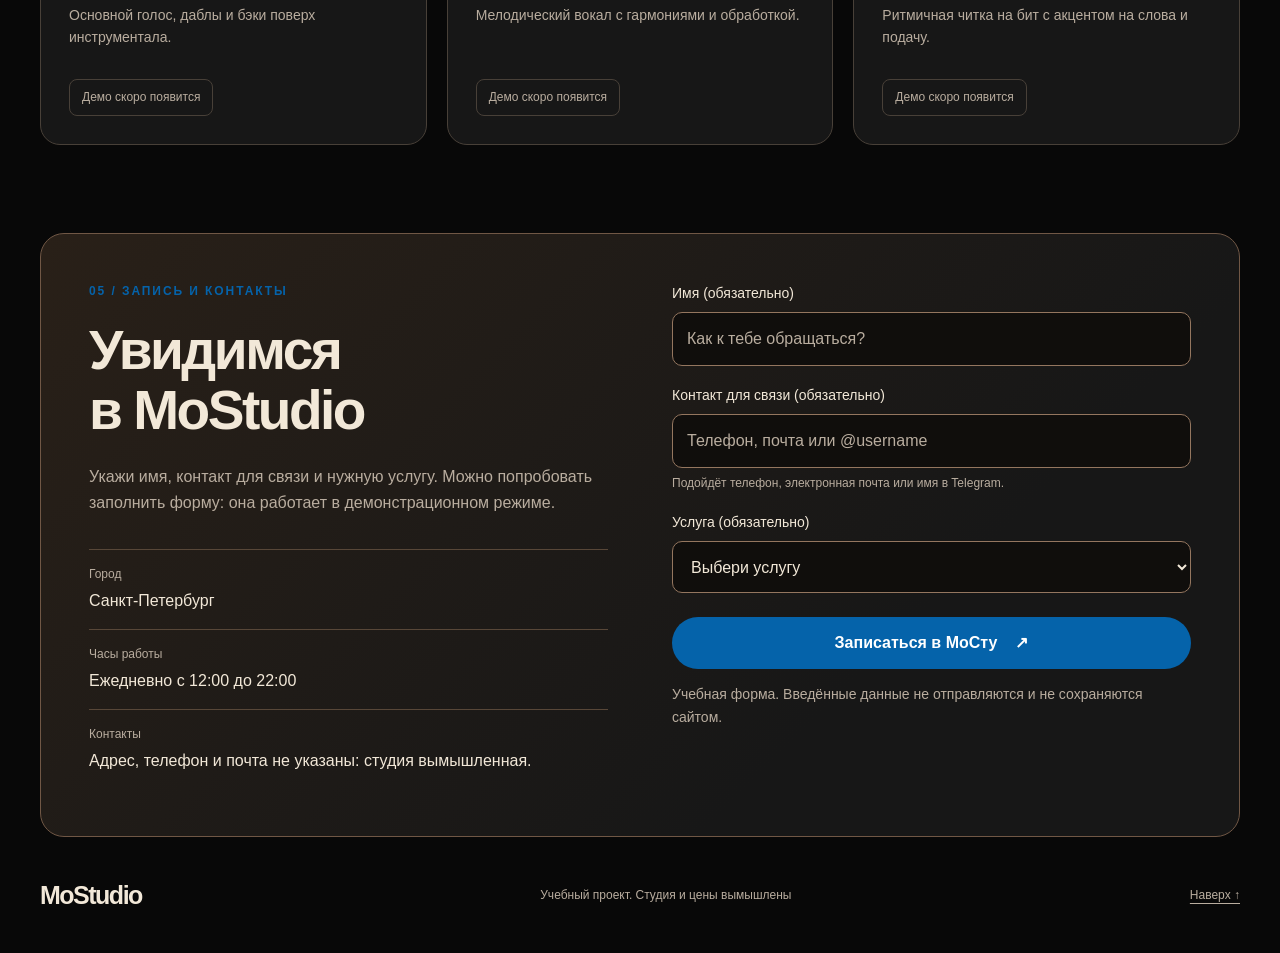
==== commit de1b036a: "Изменена цветовая гамма сайта по референсу More Life" ====
--- a/index.html
+++ b/index.html
@@ -4,7 +4,7 @@
   <meta charset="UTF-8">
   <meta name="viewport" content="width=device-width, initial-scale=1.0">
   <meta name="description" content="MoStudio — учебный лендинг вымышленной студии звукозаписи в Санкт-Петербурге. Запись вокала, сведение и мастеринг.">
-  <meta name="theme-color" content="#091724">
+  <meta name="theme-color" content="#080808">
   <title>MoStudio — студия звукозаписи</title>
 
   <script>
@@ -16,49 +16,50 @@
   <style>
     :root {
       color-scheme: dark;
-      --bg: #091724;
-      --panel: #102434;
-      --text: #edf5fc;
-      --muted: #adc0d0;
-      --accent: #9bcaf0;
-      --line: #2d4557;
+      --bg: #080808;
+      --panel: #171717;
+      --text: #F2E8D8;
+      --muted: #B9AD9F;
+      --accent: #0563AA;
+      --detail: #B78360;
+      --line: #484038;
       --radius: 24px;
     }
 
     :root[data-theme="light"] {
       color-scheme: light;
-      --bg: #f3f7fb;
-      --panel: #ffffff;
-      --text: #152d40;
-      --muted: #465f73;
-      --accent: #245d89;
-      --line: #b6c7d5;
+      --bg: #F2E8D8;
+      --panel: #FFFAF2;
+      --text: #171717;
+      --muted: #62574C;
+      --detail: #855637;
+      --line: #C6B6A3;
     }
     :root[data-theme="light"] .button { background: var(--accent); color: #fff; }
-    :root[data-theme="light"] .button:hover { background: #19466b; }
+    :root[data-theme="light"] .button:hover { background: #045995; }
     :root[data-theme="light"] .button.secondary { background: transparent; color: var(--text); }
-    :root[data-theme="light"] .button.secondary:hover { background: #e0ebf4; }
-    :root[data-theme="light"] .services { background: #e7eff6; }
-    :root[data-theme="light"] .service-card.featured { background: #dceaf5; border-color: #698da9; }
-    :root[data-theme="light"] .equipment-card { background: linear-gradient(135deg, #fff, #e5eef6); }
+    :root[data-theme="light"] .button.secondary:hover { background: #E5D7C5; }
+    :root[data-theme="light"] .services { background: #E9DECE; }
+    :root[data-theme="light"] .service-card.featured { background: #E8DAC7; border-color: #94765F; }
+    :root[data-theme="light"] .equipment-card { background: linear-gradient(135deg, #fff, #F4EBDC); }
     :root[data-theme="light"] .booking-panel {
-      background: linear-gradient(135deg, #dfecf6, #fff 70%);
-      border-color: #829fb5;
+      background: linear-gradient(135deg, #E8DAC7, #fff 70%);
+      border-color: #A58A72;
     }
     :root[data-theme="light"] .contact-details div { border-color: var(--line); }
     :root[data-theme="light"] input,
-    :root[data-theme="light"] select { background: #fff; border-color: #69869e; }
-    :root[data-theme="light"] input::placeholder { color: #526b7e; }
-    :root[data-theme="light"] .form-message { background: #e2eef7; }
+    :root[data-theme="light"] select { background: #fff; border-color: #927C68; }
+    :root[data-theme="light"] input::placeholder { color: #62574C; }
+    :root[data-theme="light"] .form-message { background: #E8DAC7; }
     :root[data-theme="light"] .mobile-menu nav { background: var(--panel); border-color: var(--line); }
-    :root[data-theme="light"] .photo-label { color: #edf5fc; }
-    :root[data-theme="light"] .hero { background: #e1ebf3; }
+    :root[data-theme="light"] .photo-label { color: #F2E8D8; }
+    :root[data-theme="light"] .hero { background: #E8DAC7; }
     :root[data-theme="light"] .hero::after {
-      background: linear-gradient(90deg, #f3f7fbf5 0%, #f3f7fbe6 38%, #f3f7fb99 65%, #f3f7fb14 100%);
+      background: linear-gradient(90deg, #F2E8D8f5 0%, #F2E8D8e6 38%, #F2E8D899 65%, #F2E8D814 100%);
     }
     :root[data-theme="light"] .hero p,
     :root[data-theme="light"] .hero-note { color: var(--muted); }
-    :root[data-theme="light"] .hero-note span { border-color: #69869e; }
+    :root[data-theme="light"] .hero-note span { border-color: #927C68; }
     .header-actions {
       display: flex;
       align-items: center;
@@ -159,7 +160,7 @@
       border: 1px solid transparent;
       border-radius: 999px;
       background: var(--accent);
-      color: #091724;
+      color: #FFFFFF;
       font-weight: 700;
       line-height: 1.3;
       text-align: center;
@@ -167,7 +168,7 @@
     }
 
     .button:hover {
-      background: #c2e2fa;
+      background: #045995;
       transform: translateY(-2px);
     }
 
@@ -265,9 +266,9 @@
       border-radius: var(--radius);
       background: radial-gradient(
         ellipse at 85% 25%,
-        #446580,
-        #122a3e 55%,
-        #102131
+        #604B39,
+        #211B16 55%,
+        #12100E
       );
     }
 
@@ -286,13 +287,13 @@
       background:
         linear-gradient(
           90deg,
-          rgba(7, 22, 35, .96),
-          rgba(7, 22, 35, .76) 43%,
-          rgba(7, 22, 35, .15)
+          rgba(8, 8, 8, .96),
+          rgba(8, 8, 8, .76) 43%,
+          rgba(8, 8, 8, .15)
         ),
         linear-gradient(
           0deg,
-          rgba(7, 22, 35, .65),
+          rgba(8, 8, 8, .65),
           transparent 55%
         );
     }
@@ -307,7 +308,7 @@
     .hero p {
       max-width: 440px;
       margin-top: 26px;
-      color: #d1deea;
+      color: #E0D3C2;
       font-size: 18px;
     }
 
@@ -316,13 +317,13 @@
     .hero-note {
       margin-top: 44px;
       font-size: 12px;
-      color: #b8cddf;
+      color: #B9AD9F;
     }
 
     .hero-note span {
       padding-left: 20px;
       margin-left: 20px;
-      border-left: 1px solid #6a7d8e;
+      border-left: 1px solid #B78360;
     }
 
     .section-heading {
@@ -353,8 +354,8 @@
       border-radius: var(--radius);
       background: radial-gradient(
         ellipse at 65% 20%,
-        #385a74,
-        #162b3c 70%
+        #604B39,
+        #211B16 70%
       );
     }
 
@@ -369,9 +370,9 @@
       bottom: 22px;
       left: 22px;
       padding: 8px 14px;
-      border: 1px solid #4d667b;
+      border: 1px solid #94765F;
       border-radius: 999px;
-      background: #0b1c2de0;
+      background: #080808e0;
       font-size: 12px;
     }
 
@@ -392,7 +393,7 @@
     }
 
     .about-points span {
-      color: var(--accent);
+      color: var(--detail);
       font-size: 13px;
     }
 
@@ -400,7 +401,7 @@
 
     .services {
       border-block: 1px solid var(--line);
-      background: #0c1c2a;
+      background: #100E0C;
     }
 
     .services-grid {
@@ -421,7 +422,7 @@
 
     .service-number {
       margin-bottom: 38px;
-      color: var(--accent);
+      color: var(--detail);
       font-size: 13px;
     }
 
@@ -456,8 +457,8 @@
     }
 
     .service-card.featured {
-      border-color: #7497b3;
-      background: #19364c;
+      border-color: #94765F;
+      background: #211B16;
     }
 
     .fine-print {
@@ -475,7 +476,7 @@
       padding: 28px;
       border: 1px solid var(--line);
       border-radius: 20px;
-      background: linear-gradient(135deg, #152d40, #102131);
+      background: linear-gradient(135deg, #171717, #12100E);
     }
 
     .equipment-card .tag {
@@ -501,6 +502,9 @@
     }
 
     .demo-card {
+      display: flex;
+      flex-direction: column;
+      align-items: flex-start;
       padding: 28px;
       border: 1px solid var(--line);
       border-radius: 20px;
@@ -508,6 +512,7 @@
     }
 
     .demo-top {
+      width: 100%;
       display: flex;
       justify-content: space-between;
       gap: 14px;
@@ -518,7 +523,7 @@
     }
 
     .demo-card h3 { margin-bottom: 12px; }
-    .demo-card p { font-size: 14px; }
+    .demo-card p { flex-grow: 1; font-size: 14px; }
 
     .demo-status {
       display: inline-block;
@@ -535,9 +540,9 @@
       grid-template-columns: 1fr 1fr;
       gap: 64px;
       padding: 48px;
-      border: 1px solid #3c5c74;
+      border: 1px solid #705745;
       border-radius: var(--radius);
-      background: linear-gradient(135deg, #1c3b52, #102434 70%);
+      background: linear-gradient(135deg, #292018, #171717 70%);
     }
 
     .booking-copy > p { margin-top: 24px; }
@@ -545,7 +550,7 @@
 
     .contact-details div {
       padding-block: 15px;
-      border-top: 1px solid #355368;
+      border-top: 1px solid #584738;
     }
 
     .contact-details dt {
@@ -573,14 +578,14 @@
       width: 100%;
       min-height: 52px;
       padding: 13px 14px;
-      border: 1px solid #7497b3;
+      border: 1px solid #94765F;
       border-radius: 10px;
-      background: #0d2131;
+      background: #100E0C;
       color: var(--text);
     }
 
     input::placeholder {
-      color: #93aabd;
+      color: #B9AD9F;
       opacity: 1;
     }
 
@@ -612,7 +617,7 @@
       padding: 18px;
       border: 1px solid var(--accent);
       border-radius: 12px;
-      background: #122f43;
+      background: #211B16;
       scroll-margin-top: 24px;
     }
 
@@ -694,9 +699,9 @@
         gap: 4px;
         width: min(280px, 100%);
         padding: 12px;
-        border: 1px solid #42627a;
+        border: 1px solid #705745;
         border-radius: 16px;
-        background: #102434;
+        background: #171717;
         box-shadow: 0 16px 32px #0005;
       }
 
@@ -709,8 +714,8 @@
 
       .hero::after {
         background:
-          linear-gradient(90deg, #071623e8, #07162380),
-          linear-gradient(0deg, #071623a6, transparent);
+          linear-gradient(90deg, #080808e8, #08080880),
+          linear-gradient(0deg, #080808a6, transparent);
       }
 
       .hero p { font-size: 16px; }
@@ -1065,7 +1070,7 @@
             <span>ДЕМО 01</span>
             <span>TRAP</span>
           </div>
-          <h3>Рэп / трэп</h3>
+          <h3>Rap / Trap</h3>
           <p>Основной голос, даблы и бэки поверх инструментала.</p>
           <span class="demo-status">Демо скоро появится</span>
         </article>
@@ -1075,7 +1080,7 @@
             <span>ДЕМО 02</span>
             <span>POP</span>
           </div>
-          <h3>Поп-вокал</h3>
+          <h3>Pop Vocals</h3>
           <p>Мелодический вокал с гармониями и обработкой.</p>
           <span class="demo-status">Демо скоро появится</span>
         </article>
@@ -1085,7 +1090,7 @@
             <span>ДЕМО 03</span>
             <span>BOOM BAP</span>
           </div>
-          <h3>Бум-бэп</h3>
+          <h3>Boom Bap</h3>
           <p>
             Ритмичная читка на бит с акцентом на слова и подачу.
           </p>
@@ -1234,7 +1239,7 @@
         toggle.setAttribute('aria-label', theme === 'dark'
           ? 'Переключить на светлую тему' : 'Переключить на тёмную тему');
         toggle.setAttribute('title', toggle.getAttribute('aria-label'));
-        themeColor.setAttribute('content', theme === 'dark' ? '#091724' : '#f3f7fb');
+        themeColor.setAttribute('content', theme === 'dark' ? '#080808' : '#F2E8D8');
       }
       updateTheme(root.dataset.theme === 'light' ? 'light' : 'dark');
       toggle.addEventListener('click', () => {
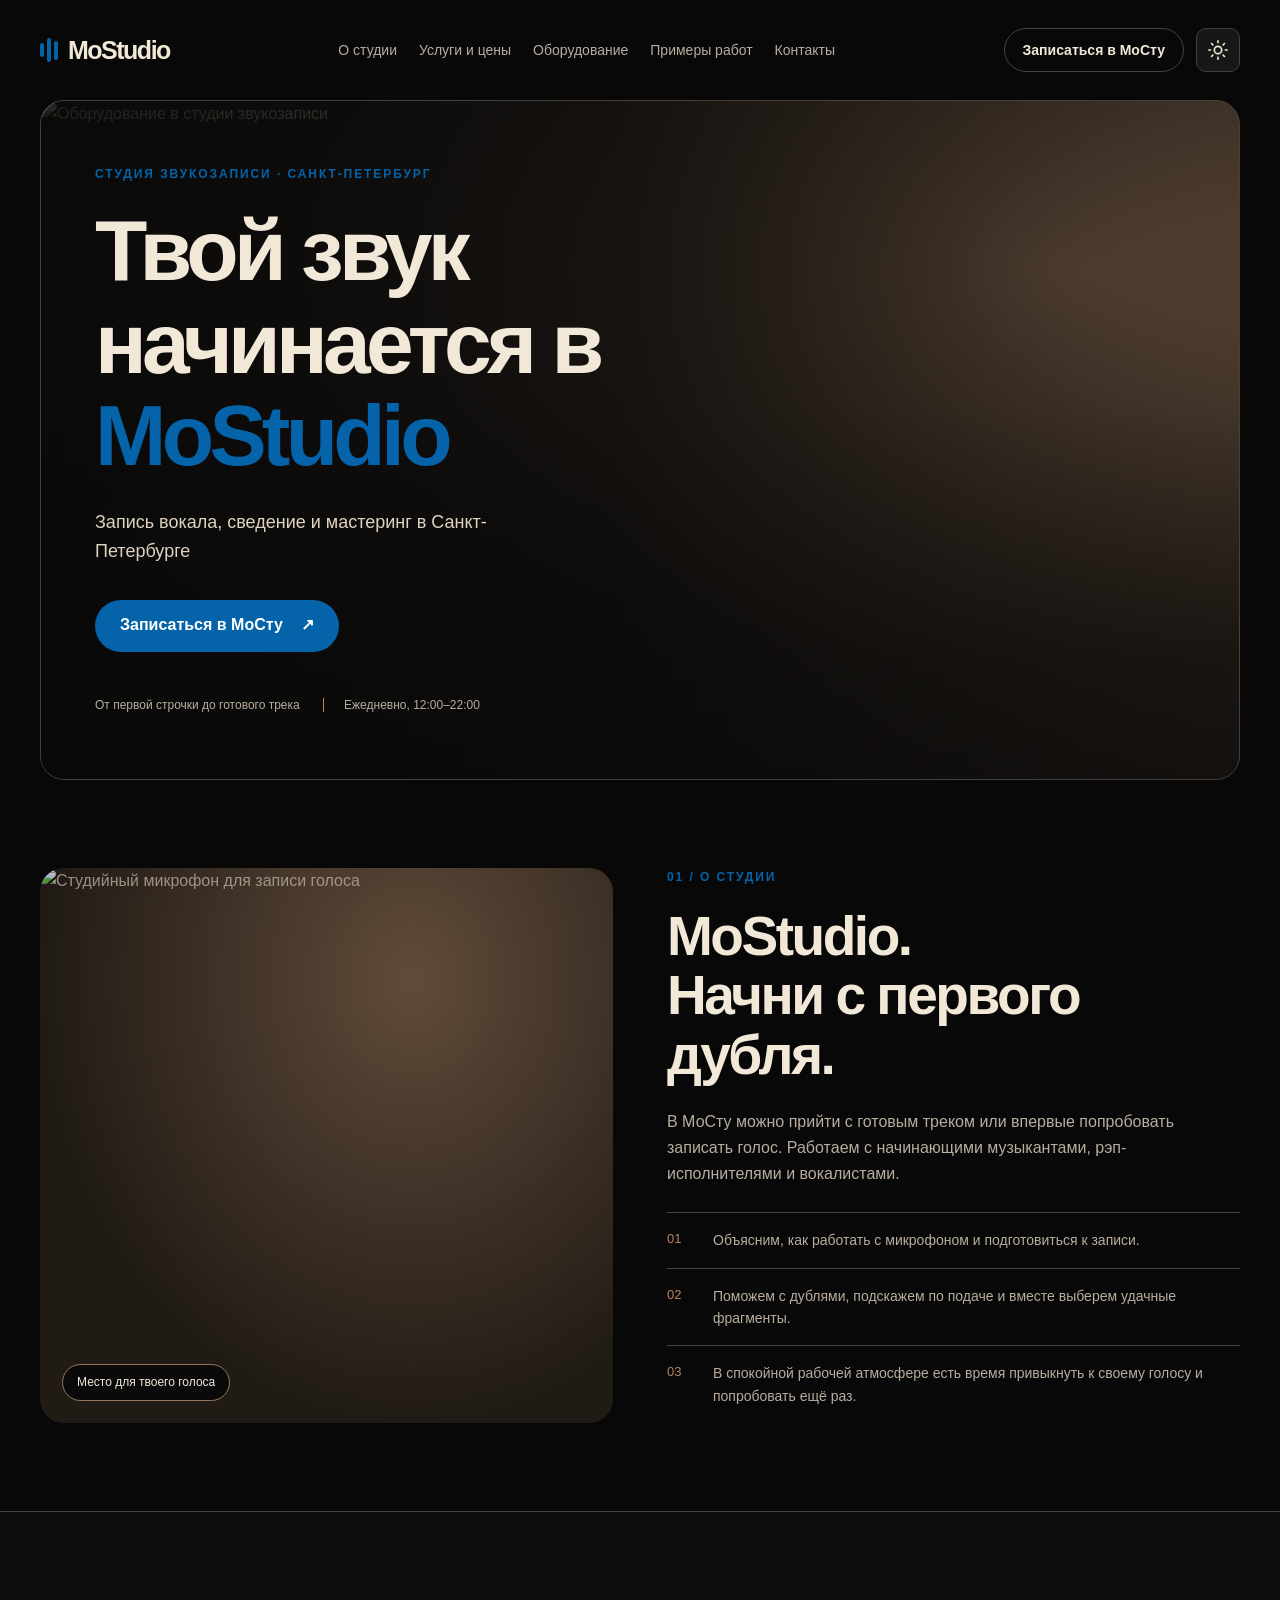
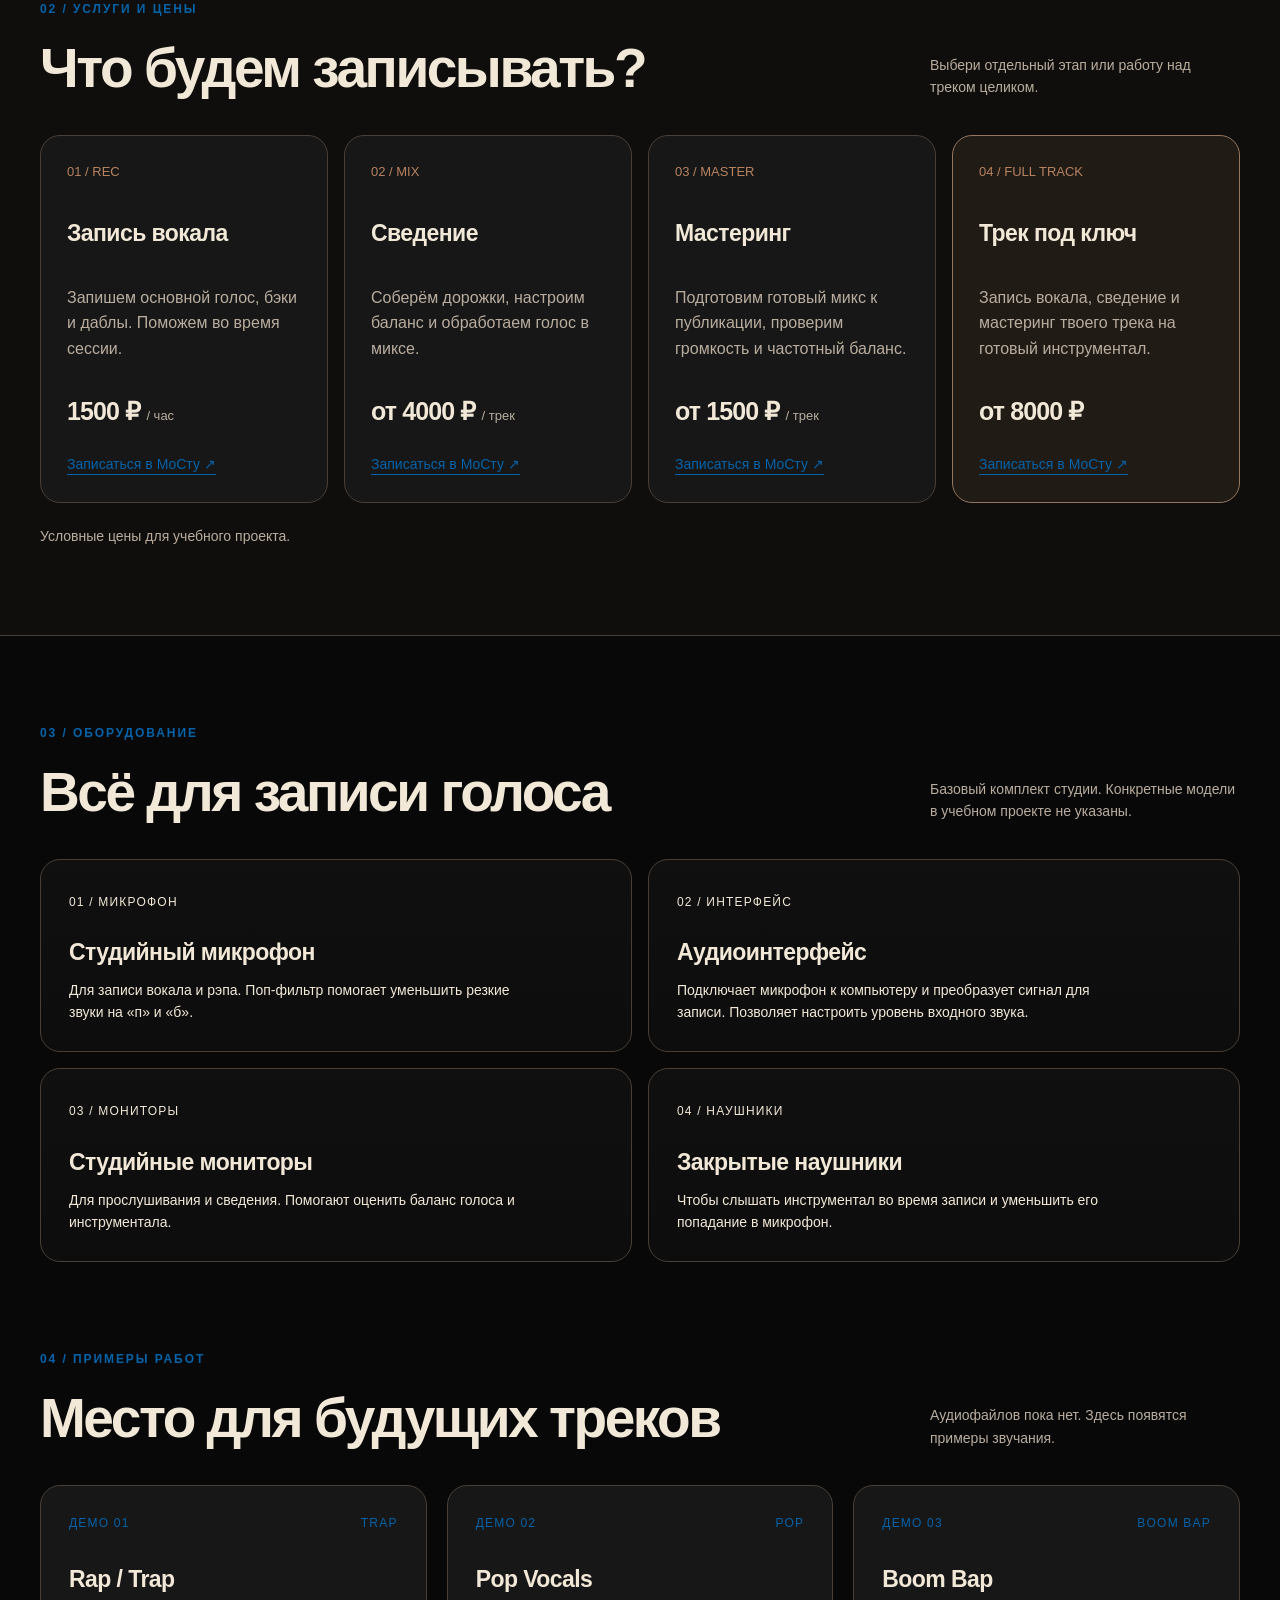
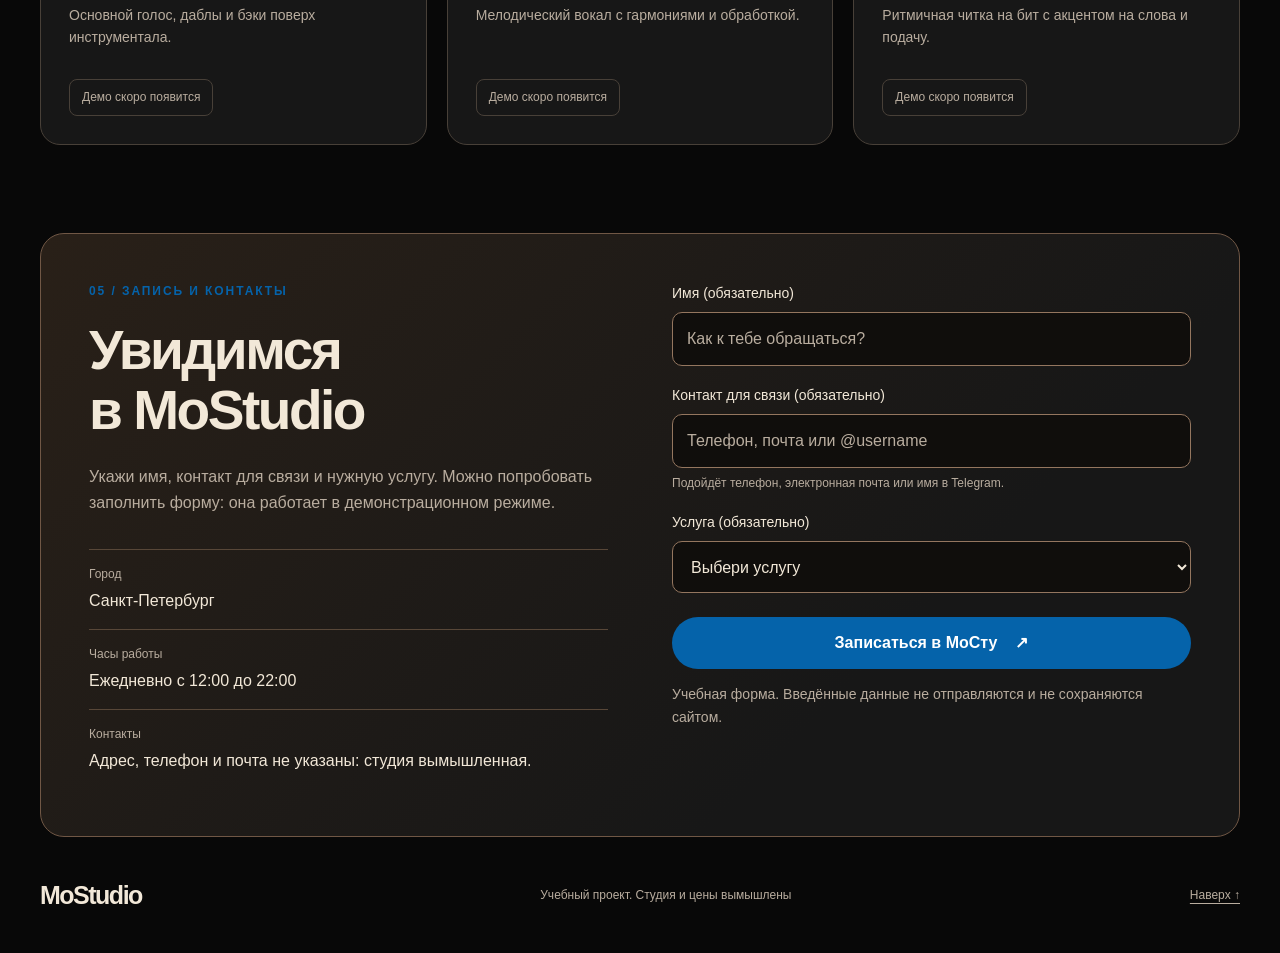
==== commit 27956891: "Обновлены фотографии главного блока, студии и оборудования" ====
--- a/index.html
+++ b/index.html
@@ -55,7 +55,7 @@
     :root[data-theme="light"] .photo-label { color: #F2E8D8; }
     :root[data-theme="light"] .hero { background: #E8DAC7; }
     :root[data-theme="light"] .hero::after {
-      background: linear-gradient(90deg, #F2E8D8f5 0%, #F2E8D8e6 38%, #F2E8D899 65%, #F2E8D814 100%);
+      background: linear-gradient(90deg, #F2E8D8eb 0%, #F2E8D8d9 38%, #F2E8D873 65%, #F2E8D80a 100%);
     }
     :root[data-theme="light"] .hero p,
     :root[data-theme="light"] .hero-note { color: var(--muted); }
@@ -276,7 +276,9 @@
       position: absolute;
       z-index: -2;
       inset: 0;
-      opacity: .66;
+      object-fit: cover;
+      object-position: 50% 58%;
+      opacity: 1;
     }
 
     .hero::after {
@@ -287,13 +289,13 @@
       background:
         linear-gradient(
           90deg,
-          rgba(8, 8, 8, .96),
-          rgba(8, 8, 8, .76) 43%,
-          rgba(8, 8, 8, .15)
+          rgba(8, 8, 8, .86),
+          rgba(8, 8, 8, .72) 48%,
+          rgba(8, 8, 8, .06)
         ),
         linear-gradient(
           0deg,
-          rgba(8, 8, 8, .65),
+          rgba(8, 8, 8, .38),
           transparent 55%
         );
     }
@@ -362,6 +364,8 @@
     .photo img {
       position: absolute;
       inset: 0;
+      object-fit: contain;
+      object-position: center;
       opacity: .8;
     }
 
@@ -714,8 +718,14 @@
 
       .hero::after {
         background:
-          linear-gradient(90deg, #080808e8, #08080880),
-          linear-gradient(0deg, #080808a6, transparent);
+          linear-gradient(90deg, #080808d9, #080808b8 65%, #08080859),
+          linear-gradient(0deg, #08080866, transparent);
+      }
+
+      .hero-photo { object-position: 50% 55%; }
+
+      :root[data-theme="light"] .hero::after {
+        background: linear-gradient(90deg, #F2E8D8eb, #F2E8D8bf 65%, #F2E8D87a);
       }
 
       .hero p { font-size: 16px; }
@@ -783,6 +793,27 @@
       .button { transition: none; }
       .button:hover { transform: none; }
     }
+    /* All cards sample one uniformly scaled image in grid coordinates. */
+    .equipment-card,
+    :root[data-theme="light"] .equipment-card {
+      color: #F2E8D8;
+      background-color: #171717;
+      background-image:
+        linear-gradient(180deg, rgba(8, 8, 8, .48), rgba(8, 8, 8, .68)),
+        var(--equipment-photo, none);
+      background-size: 100% 100%, var(--equipment-image-size, auto);
+      background-position: 0 0, var(--equipment-image-position, 0 0);
+      background-repeat: no-repeat;
+      background-origin: border-box;
+      background-clip: border-box;
+    }
+    :root[data-theme="light"] .equipment-card {
+      background-image:
+        linear-gradient(180deg, rgba(8, 8, 8, .44), rgba(8, 8, 8, .64)),
+        var(--equipment-photo, none);
+    }
+    .equipment-card .tag,
+    .equipment-card p { color: #F2E8D8; }
   </style>
 </head>
 
@@ -841,7 +872,7 @@
     <section class="hero container" aria-labelledby="hero-title">
       <img
         class="hero-photo"
-        src="https://images.unsplash.com/photo-1598488035139-bdbb2231ce04?auto=format&amp;fit=crop&amp;w=1800&amp;q=85"
+        src="images/studio.jpg"
         alt="Оборудование в студии звукозаписи"
         fetchpriority="high"
         referrerpolicy="no-referrer"
@@ -879,7 +910,7 @@
       <div class="about-grid">
         <div class="photo">
           <img
-            src="https://images.unsplash.com/photo-1590602847861-f357a9332bbc?auto=format&amp;fit=crop&amp;w=1000&amp;q=85"
+            src="images/micro.jpg"
             alt="Студийный микрофон для записи голоса"
             loading="lazy"
             referrerpolicy="no-referrer"
@@ -1249,5 +1280,42 @@
       });
     })();
   </script>
+  <script>
+    (() => {
+      const grid = document.querySelector('.equipment-grid');
+      const cards = [...grid.querySelectorAll('.equipment-card')];
+      const photo = new Image();
+      let frame;
+      function updateFragments() {
+        if (!photo.naturalWidth) return;
+        const bounds = grid.getBoundingClientRect();
+        if (!bounds.width || !bounds.height) return;
+        const scale = Math.max(bounds.width / photo.naturalWidth,
+          bounds.height / photo.naturalHeight);
+        const width = photo.naturalWidth * scale;
+        const height = photo.naturalHeight * scale;
+        const left = (bounds.width - width) / 2;
+        const top = (bounds.height - height) / 2;
+        grid.style.setProperty('--equipment-image-size', `${width}px ${height}px`);
+        cards.forEach(card => {
+          const rect = card.getBoundingClientRect();
+          card.style.setProperty('--equipment-image-position',
+            `${left - (rect.left - bounds.left)}px ${top - (rect.top - bounds.top)}px`);
+        });
+        grid.style.setProperty('--equipment-photo', 'url("images/micher.jpg")');
+      }
+      function scheduleUpdate() {
+        cancelAnimationFrame(frame);
+        frame = requestAnimationFrame(updateFragments);
+      }
+      photo.addEventListener('load', scheduleUpdate);
+      photo.src = 'images/micher.jpg';
+      const observer = new ResizeObserver(scheduleUpdate);
+      observer.observe(grid);
+      cards.forEach(card => observer.observe(card));
+      window.addEventListener('resize', scheduleUpdate);
+      document.fonts.ready.then(scheduleUpdate);
+    })();
+  </script>
 </body>
 </html>
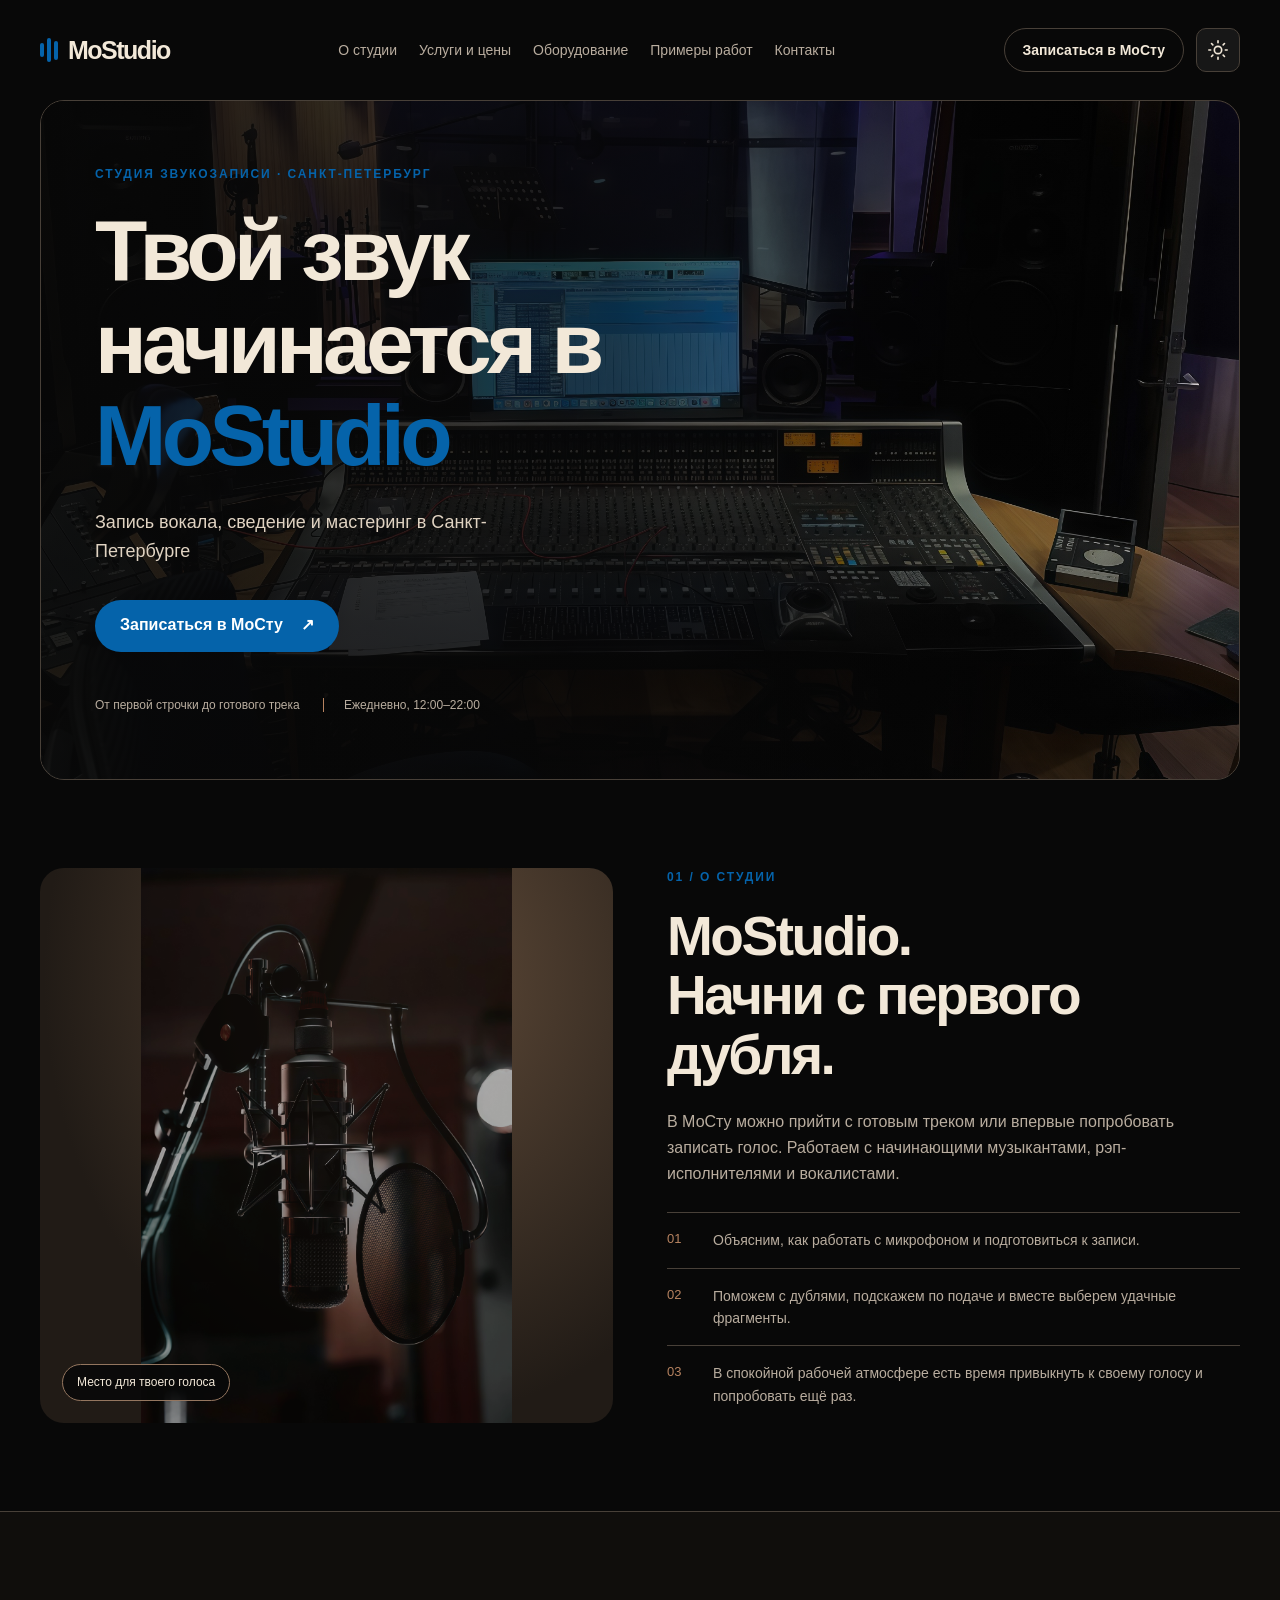
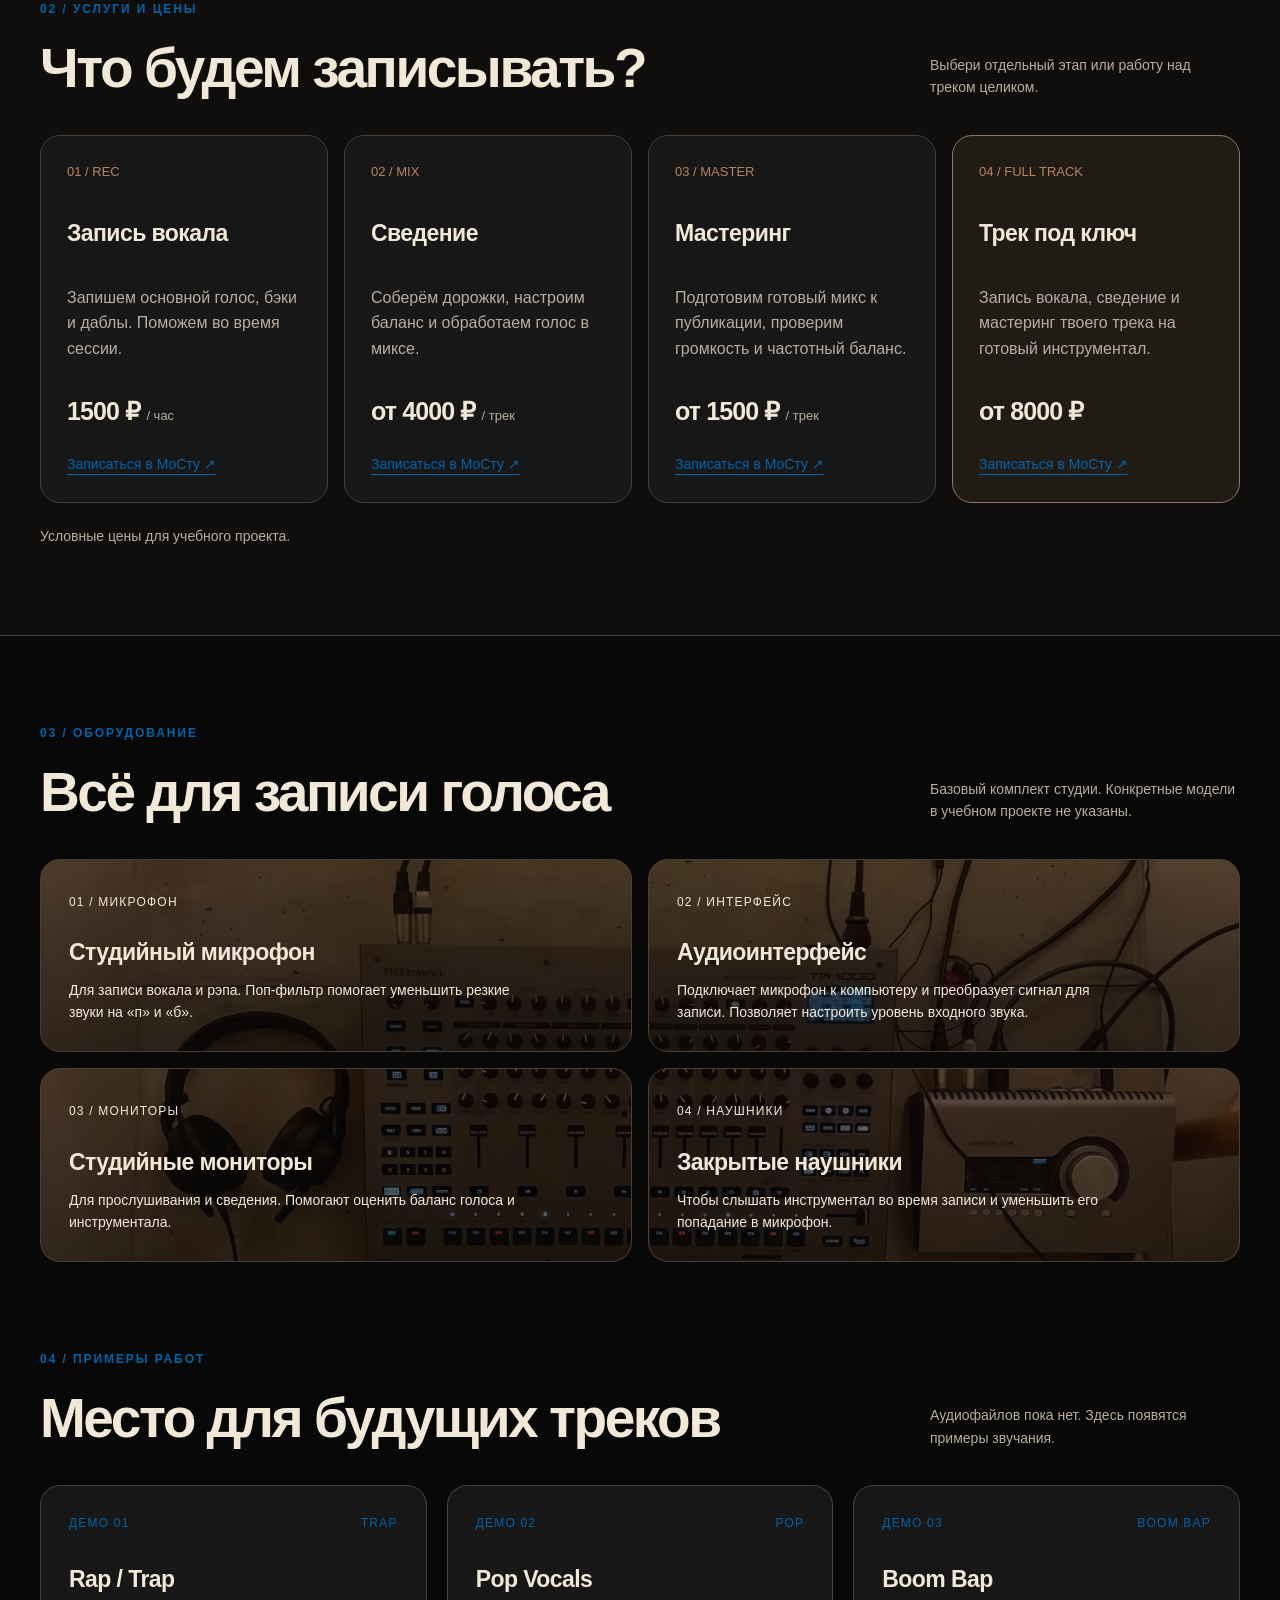
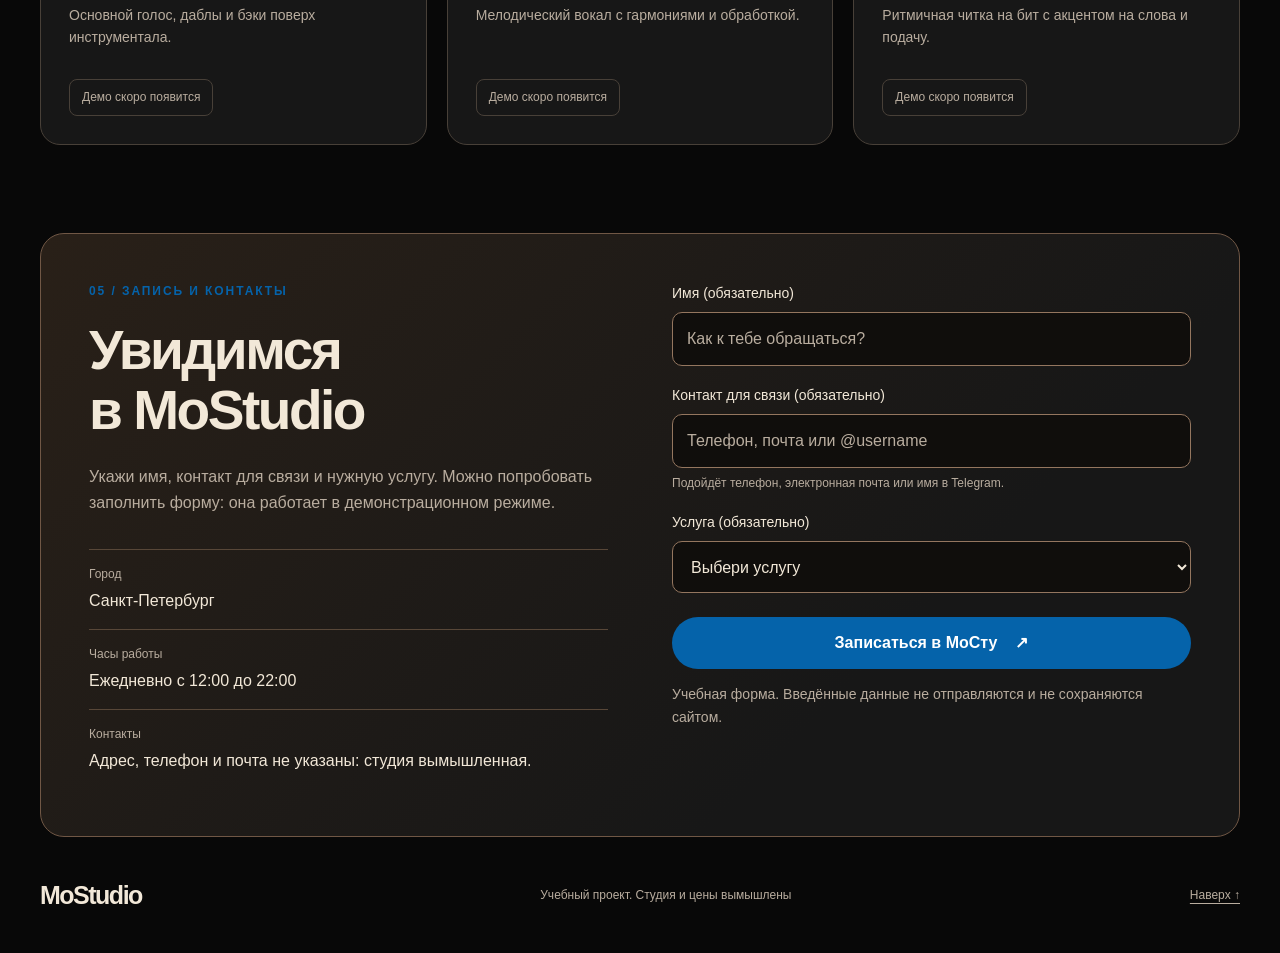
==== commit 94a6c5f6: "Separate site styles and configure Pages deployment" ====
--- a/index.html
+++ b/index.html
@@ -13,808 +13,7 @@
         document.documentElement.dataset.theme = 'light';
     } catch (_) {}
   </script>
-  <style>
-    :root {
-      color-scheme: dark;
-      --bg: #080808;
-      --panel: #171717;
-      --text: #F2E8D8;
-      --muted: #B9AD9F;
-      --accent: #0563AA;
-      --detail: #B78360;
-      --line: #484038;
-      --radius: 24px;
-    }
-
-    :root[data-theme="light"] {
-      color-scheme: light;
-      --bg: #F2E8D8;
-      --panel: #FFFAF2;
-      --text: #171717;
-      --muted: #62574C;
-      --detail: #855637;
-      --line: #C6B6A3;
-    }
-    :root[data-theme="light"] .button { background: var(--accent); color: #fff; }
-    :root[data-theme="light"] .button:hover { background: #045995; }
-    :root[data-theme="light"] .button.secondary { background: transparent; color: var(--text); }
-    :root[data-theme="light"] .button.secondary:hover { background: #E5D7C5; }
-    :root[data-theme="light"] .services { background: #E9DECE; }
-    :root[data-theme="light"] .service-card.featured { background: #E8DAC7; border-color: #94765F; }
-    :root[data-theme="light"] .equipment-card { background: linear-gradient(135deg, #fff, #F4EBDC); }
-    :root[data-theme="light"] .booking-panel {
-      background: linear-gradient(135deg, #E8DAC7, #fff 70%);
-      border-color: #A58A72;
-    }
-    :root[data-theme="light"] .contact-details div { border-color: var(--line); }
-    :root[data-theme="light"] input,
-    :root[data-theme="light"] select { background: #fff; border-color: #927C68; }
-    :root[data-theme="light"] input::placeholder { color: #62574C; }
-    :root[data-theme="light"] .form-message { background: #E8DAC7; }
-    :root[data-theme="light"] .mobile-menu nav { background: var(--panel); border-color: var(--line); }
-    :root[data-theme="light"] .photo-label { color: #F2E8D8; }
-    :root[data-theme="light"] .hero { background: #E8DAC7; }
-    :root[data-theme="light"] .hero::after {
-      background: linear-gradient(90deg, #F2E8D8eb 0%, #F2E8D8d9 38%, #F2E8D873 65%, #F2E8D80a 100%);
-    }
-    :root[data-theme="light"] .hero p,
-    :root[data-theme="light"] .hero-note { color: var(--muted); }
-    :root[data-theme="light"] .hero-note span { border-color: #927C68; }
-    .header-actions {
-      display: flex;
-      align-items: center;
-      gap: 12px;
-      flex-shrink: 0;
-    }
-    .theme-toggle {
-      display: inline-flex;
-      align-items: center;
-      justify-content: center;
-      flex: 0 0 44px;
-      width: 44px;
-      height: 44px;
-      padding: 0;
-      border: 1px solid var(--line);
-      border-radius: 10px;
-      background: var(--panel);
-      color: var(--text);
-    }
-    .theme-toggle svg { width: 22px; height: 22px; }
-    .theme-toggle .theme-moon { display: none; }
-    :root[data-theme="light"] .theme-toggle .theme-sun { display: none; }
-    :root[data-theme="light"] .theme-toggle .theme-moon { display: block; }
-    .theme-toggle:hover { border-color: var(--accent); }
-    * { box-sizing: border-box; }
-
-    html {
-      scroll-behavior: smooth;
-      scroll-padding-top: 28px;
-    }
-
-    body {
-      margin: 0;
-      background: var(--bg);
-      color: var(--text);
-      font-family: Arial, Helvetica, sans-serif;
-      line-height: 1.6;
-    }
-
-    a { color: inherit; text-decoration: none; }
-    button, input, select { font: inherit; }
-    button, summary { cursor: pointer; }
-
-    img {
-      display: block;
-      width: 100%;
-      height: 100%;
-      object-fit: cover;
-      color: var(--muted);
-    }
-
-    h1, h2, h3, p { margin: 0; }
-    h1, h2, h3 { line-height: 1.08; }
-
-    h1 {
-      font-size: clamp(42px, 6.7vw, 92px);
-      font-weight: 700;
-      letter-spacing: -.055em;
-    }
-
-    h2 {
-      font-size: clamp(32px, 4.3vw, 58px);
-      letter-spacing: -.045em;
-    }
-
-    h3 { font-size: 23px; letter-spacing: -.025em; }
-    p { color: var(--muted); }
-
-    :focus-visible {
-      outline: 3px solid var(--accent);
-      outline-offset: 5px;
-    }
-
-    .container {
-      width: min(1200px, calc(100% - 64px));
-      margin-inline: auto;
-    }
-
-    .section { padding-block: 88px; }
-
-    .eyebrow {
-      display: block;
-      margin-bottom: 20px;
-      color: var(--accent);
-      font-size: 12px;
-      font-weight: 700;
-      letter-spacing: .16em;
-      text-transform: uppercase;
-    }
-
-    .button {
-      display: inline-flex;
-      justify-content: center;
-      align-items: center;
-      gap: 18px;
-      min-height: 52px;
-      padding: 14px 24px;
-      border: 1px solid transparent;
-      border-radius: 999px;
-      background: var(--accent);
-      color: #FFFFFF;
-      font-weight: 700;
-      line-height: 1.3;
-      text-align: center;
-      transition: background .2s, transform .2s;
-    }
-
-    .button:hover {
-      background: #045995;
-      transform: translateY(-2px);
-    }
-
-    .button.secondary {
-      border-color: var(--line);
-      background: transparent;
-      color: var(--text);
-    }
-
-    .button.secondary:hover { background: var(--panel); }
-
-    .skip-link {
-      position: fixed;
-      top: 10px;
-      left: 10px;
-      z-index: 20;
-      transform: translateY(-180%);
-    }
-
-    .skip-link:focus { transform: none; }
-
-    .header {
-      display: flex;
-      align-items: center;
-      justify-content: space-between;
-      gap: 28px;
-      min-height: 100px;
-    }
-
-    .logo {
-      display: inline-flex;
-      align-items: center;
-      gap: 10px;
-      font-size: 25px;
-      font-weight: 700;
-      letter-spacing: -.06em;
-      white-space: nowrap;
-    }
-
-    .logo-mark {
-      display: flex;
-      align-items: center;
-      gap: 3px;
-      height: 26px;
-    }
-
-    .logo-mark i {
-      display: block;
-      width: 4px;
-      height: 14px;
-      border-radius: 4px;
-      background: var(--accent);
-    }
-
-    .logo-mark i:nth-child(2) { height: 24px; }
-    .logo-mark i:nth-child(3) { height: 19px; }
-
-    .desktop-nav {
-      display: flex;
-      flex-wrap: wrap;
-      justify-content: center;
-      gap: 22px;
-    }
-
-    .desktop-nav a,
-    .mobile-menu a {
-      font-size: 14px;
-      color: var(--muted);
-    }
-
-    .desktop-nav a:hover,
-    .mobile-menu a:hover {
-      color: var(--text);
-      text-decoration: underline;
-      text-underline-offset: 5px;
-    }
-
-    .header .button {
-      min-height: 44px;
-      padding: 10px 18px;
-      font-size: 14px;
-    }
-
-    .mobile-menu { display: none; }
-
-    .hero {
-      position: relative;
-      isolation: isolate;
-      display: flex;
-      align-items: center;
-      min-height: 650px;
-      padding: 64px 54px;
-      overflow: hidden;
-      border: 1px solid var(--line);
-      border-radius: var(--radius);
-      background: radial-gradient(
-        ellipse at 85% 25%,
-        #604B39,
-        #211B16 55%,
-        #12100E
-      );
-    }
-
-    .hero-photo {
-      position: absolute;
-      z-index: -2;
-      inset: 0;
-      object-fit: cover;
-      object-position: 50% 58%;
-      opacity: 1;
-    }
-
-    .hero::after {
-      content: "";
-      position: absolute;
-      z-index: -1;
-      inset: 0;
-      background:
-        linear-gradient(
-          90deg,
-          rgba(8, 8, 8, .86),
-          rgba(8, 8, 8, .72) 48%,
-          rgba(8, 8, 8, .06)
-        ),
-        linear-gradient(
-          0deg,
-          rgba(8, 8, 8, .38),
-          transparent 55%
-        );
-    }
-
-    .hero-content { width: min(780px, 100%); }
-
-    .hero h1 span {
-      display: block;
-      color: var(--accent);
-    }
-
-    .hero p {
-      max-width: 440px;
-      margin-top: 26px;
-      color: #E0D3C2;
-      font-size: 18px;
-    }
-
-    .hero .button { margin-top: 34px; }
-
-    .hero-note {
-      margin-top: 44px;
-      font-size: 12px;
-      color: #B9AD9F;
-    }
-
-    .hero-note span {
-      padding-left: 20px;
-      margin-left: 20px;
-      border-left: 1px solid #B78360;
-    }
-
-    .section-heading {
-      display: flex;
-      justify-content: space-between;
-      align-items: end;
-      gap: 28px;
-      margin-bottom: 36px;
-    }
-
-    .section-heading p {
-      max-width: 310px;
-      font-size: 14px;
-    }
-
-    .about-grid {
-      display: grid;
-      grid-template-columns: 1fr 1fr;
-      gap: 54px;
-      align-items: center;
-    }
-
-    .photo {
-      position: relative;
-      min-height: 380px;
-      height: 100%;
-      overflow: hidden;
-      border-radius: var(--radius);
-      background: radial-gradient(
-        ellipse at 65% 20%,
-        #604B39,
-        #211B16 70%
-      );
-    }
-
-    .photo img {
-      position: absolute;
-      inset: 0;
-      object-fit: contain;
-      object-position: center;
-      opacity: .8;
-    }
-
-    .photo-label {
-      position: absolute;
-      bottom: 22px;
-      left: 22px;
-      padding: 8px 14px;
-      border: 1px solid #94765F;
-      border-radius: 999px;
-      background: #080808e0;
-      font-size: 12px;
-    }
-
-    .about-copy > p { margin-top: 24px; }
-
-    .about-points {
-      margin: 26px 0 0;
-      padding: 0;
-      list-style: none;
-    }
-
-    .about-points li {
-      display: grid;
-      grid-template-columns: 34px 1fr;
-      gap: 12px;
-      padding-block: 16px;
-      border-top: 1px solid var(--line);
-    }
-
-    .about-points span {
-      color: var(--detail);
-      font-size: 13px;
-    }
-
-    .about-points p { font-size: 14px; }
-
-    .services {
-      border-block: 1px solid var(--line);
-      background: #100E0C;
-    }
-
-    .services-grid {
-      display: grid;
-      grid-template-columns: repeat(4, minmax(0, 1fr));
-      gap: 16px;
-    }
-
-    .service-card {
-      display: flex;
-      flex-direction: column;
-      align-items: start;
-      padding: 26px;
-      border: 1px solid var(--line);
-      border-radius: 20px;
-      background: var(--panel);
-    }
-
-    .service-number {
-      margin-bottom: 38px;
-      color: var(--detail);
-      font-size: 13px;
-    }
-
-    .service-card h3 { min-height: 50px; }
-
-    .service-card p {
-      margin-top: 14px;
-      font-size: 16px;
-    }
-
-    .price {
-      margin-top: auto;
-      padding-top: 30px;
-      font-size: 25px;
-      font-weight: 700;
-      letter-spacing: -.035em;
-    }
-
-    .price small {
-      color: var(--muted);
-      font-size: 13px;
-      font-weight: 400;
-      letter-spacing: normal;
-    }
-
-    .service-card a {
-      margin-top: 22px;
-      color: var(--accent);
-      font-size: 14px;
-      text-decoration: underline;
-      text-underline-offset: 5px;
-    }
-
-    .service-card.featured {
-      border-color: #94765F;
-      background: #211B16;
-    }
-
-    .fine-print {
-      margin-top: 22px;
-      font-size: 14px;
-    }
-
-    .equipment-grid {
-      display: grid;
-      grid-template-columns: repeat(2, minmax(0, 1fr));
-      gap: 16px;
-    }
-
-    .equipment-card {
-      padding: 28px;
-      border: 1px solid var(--line);
-      border-radius: 20px;
-      background: linear-gradient(135deg, #171717, #12100E);
-    }
-
-    .equipment-card .tag {
-      display: inline-block;
-      margin-bottom: 28px;
-      color: var(--accent);
-      font-size: 12px;
-      letter-spacing: .1em;
-    }
-
-    .equipment-card p {
-      max-width: 450px;
-      margin-top: 14px;
-      font-size: 14px;
-    }
-
-    .demos { padding-top: 0; }
-
-    .demo-grid {
-      display: grid;
-      grid-template-columns: repeat(3, minmax(0, 1fr));
-      gap: 20px;
-    }
-
-    .demo-card {
-      display: flex;
-      flex-direction: column;
-      align-items: flex-start;
-      padding: 28px;
-      border: 1px solid var(--line);
-      border-radius: 20px;
-      background: var(--panel);
-    }
-
-    .demo-top {
-      width: 100%;
-      display: flex;
-      justify-content: space-between;
-      gap: 14px;
-      margin-bottom: 34px;
-      color: var(--accent);
-      font-size: 12px;
-      letter-spacing: .1em;
-    }
-
-    .demo-card h3 { margin-bottom: 12px; }
-    .demo-card p { flex-grow: 1; font-size: 14px; }
-
-    .demo-status {
-      display: inline-block;
-      margin-top: 30px;
-      padding: 8px 12px;
-      border: 1px solid var(--line);
-      border-radius: 8px;
-      color: var(--muted);
-      font-size: 12px;
-    }
-
-    .booking-panel {
-      display: grid;
-      grid-template-columns: 1fr 1fr;
-      gap: 64px;
-      padding: 48px;
-      border: 1px solid #705745;
-      border-radius: var(--radius);
-      background: linear-gradient(135deg, #292018, #171717 70%);
-    }
-
-    .booking-copy > p { margin-top: 24px; }
-    .contact-details { margin: 34px 0 0; }
-
-    .contact-details div {
-      padding-block: 15px;
-      border-top: 1px solid #584738;
-    }
-
-    .contact-details dt {
-      margin-bottom: 4px;
-      color: var(--muted);
-      font-size: 12px;
-    }
-
-    .contact-details dd {
-      margin: 0;
-      font-size: 16px;
-    }
-
-    .form-field { margin-bottom: 18px; }
-
-    label {
-      display: block;
-      margin-bottom: 8px;
-      font-size: 14px;
-    }
-
-    input,
-    select {
-      display: block;
-      width: 100%;
-      min-height: 52px;
-      padding: 13px 14px;
-      border: 1px solid #94765F;
-      border-radius: 10px;
-      background: #100E0C;
-      color: var(--text);
-    }
-
-    input::placeholder {
-      color: #B9AD9F;
-      opacity: 1;
-    }
-
-    input:focus,
-    select:focus {
-      border-color: var(--accent);
-    }
-
-    .field-hint {
-      display: block;
-      margin-top: 6px;
-      color: var(--muted);
-      font-size: 12px;
-    }
-
-    .booking-form .button {
-      width: 100%;
-      margin-top: 6px;
-    }
-
-    .form-note {
-      margin-top: 14px;
-      font-size: 14px;
-    }
-
-    .form-message {
-      display: none;
-      margin-top: 18px;
-      padding: 18px;
-      border: 1px solid var(--accent);
-      border-radius: 12px;
-      background: #211B16;
-      scroll-margin-top: 24px;
-    }
-
-    .form-message:target { display: block; }
-    .form-message p { color: var(--text); }
-
-    .form-message a {
-      display: inline-block;
-      margin-top: 10px;
-      color: var(--accent);
-      font-size: 13px;
-      text-decoration: underline;
-    }
-
-    .footer {
-      display: flex;
-      align-items: center;
-      justify-content: space-between;
-      gap: 24px;
-      padding-block: 38px;
-    }
-
-    .footer p,
-    .footer > a:not(.logo) {
-      font-size: 12px;
-      color: var(--muted);
-    }
-
-    .footer > a:not(.logo) {
-      text-decoration: underline;
-      text-underline-offset: 4px;
-    }
-
-    @media (max-width: 1050px) {
-      .desktop-nav { gap: 14px; }
-      .desktop-nav a { font-size: 12px; }
-      .header-actions > .button { display: none; }
-
-      .services-grid {
-        grid-template-columns: repeat(2, minmax(0, 1fr));
-      }
-
-      .about-grid { gap: 32px; }
-
-      .booking-panel {
-        gap: 32px;
-        padding: 36px;
-      }
-    }
-
-    @media (max-width: 760px) {
-      .container { width: calc(100% - 32px); }
-      .section { padding-block: 60px; }
-
-      .header {
-        position: relative;
-        min-height: 82px;
-      }
-
-      .header { flex-wrap: wrap; gap: 12px; padding-block: 16px; }
-      .header > .logo { margin-right: auto; }
-
-      .desktop-nav { display: none; }
-      .mobile-menu { display: block; }
-
-      .mobile-menu summary {
-        padding: 8px 14px;
-        border: 1px solid var(--line);
-        border-radius: 999px;
-        font-size: 14px;
-      }
-
-      .mobile-menu nav {
-        position: absolute;
-        top: 70px;
-        right: 0;
-        z-index: 10;
-        display: grid;
-        gap: 4px;
-        width: min(280px, 100%);
-        padding: 12px;
-        border: 1px solid #705745;
-        border-radius: 16px;
-        background: #171717;
-        box-shadow: 0 16px 32px #0005;
-      }
-
-      .mobile-menu a { padding: 10px 12px; }
-
-      .hero {
-        min-height: 570px;
-        padding: 44px 26px;
-      }
-
-      .hero::after {
-        background:
-          linear-gradient(90deg, #080808d9, #080808b8 65%, #08080859),
-          linear-gradient(0deg, #08080866, transparent);
-      }
-
-      .hero-photo { object-position: 50% 55%; }
-
-      :root[data-theme="light"] .hero::after {
-        background: linear-gradient(90deg, #F2E8D8eb, #F2E8D8bf 65%, #F2E8D87a);
-      }
-
-      .hero p { font-size: 16px; }
-
-      .hero-note span {
-        padding-left: 10px;
-        margin-left: 10px;
-      }
-
-      .about-grid,
-      .booking-panel {
-        grid-template-columns: 1fr;
-      }
-
-      .about-copy { order: -1; }
-      .photo { min-height: 320px; }
-
-      .section-heading {
-        align-items: start;
-        flex-direction: column;
-        gap: 18px;
-      }
-
-      .demo-grid { grid-template-columns: 1fr; }
-      .demo-top { margin-bottom: 24px; }
-      .demos { padding-top: 0; }
-      .booking-panel { padding: 28px; }
-
-      .footer {
-        align-items: start;
-        flex-direction: column;
-        gap: 14px;
-      }
-    }
-
-    @media (max-width: 480px) {
-      .hero { padding: 36px 22px; }
-      h1 { font-size: clamp(36px, 10vw, 48px); }
-
-      .hero .button {
-        width: 100%;
-        padding-inline: 14px;
-      }
-
-      .hero-note span {
-        display: block;
-        padding: 0;
-        margin: 4px 0 0;
-        border: 0;
-      }
-
-      .services-grid,
-      .equipment-grid {
-        grid-template-columns: 1fr;
-      }
-
-      .service-card h3 { min-height: auto; }
-      .service-number { margin-bottom: 24px; }
-      .booking-panel { padding: 24px 20px; }
-      .logo { font-size: 23px; }
-    }
-
-    @media (prefers-reduced-motion: reduce) {
-      html { scroll-behavior: auto; }
-      .button { transition: none; }
-      .button:hover { transform: none; }
-    }
-    /* All cards sample one uniformly scaled image in grid coordinates. */
-    .equipment-card,
-    :root[data-theme="light"] .equipment-card {
-      color: #F2E8D8;
-      background-color: #171717;
-      background-image:
-        linear-gradient(180deg, rgba(8, 8, 8, .48), rgba(8, 8, 8, .68)),
-        var(--equipment-photo, none);
-      background-size: 100% 100%, var(--equipment-image-size, auto);
-      background-position: 0 0, var(--equipment-image-position, 0 0);
-      background-repeat: no-repeat;
-      background-origin: border-box;
-      background-clip: border-box;
-    }
-    :root[data-theme="light"] .equipment-card {
-      background-image:
-        linear-gradient(180deg, rgba(8, 8, 8, .44), rgba(8, 8, 8, .64)),
-        var(--equipment-photo, none);
-    }
-    .equipment-card .tag,
-    .equipment-card p { color: #F2E8D8; }
-  </style>
+  <link rel="stylesheet" href="style.css">
 </head>
 
 <body id="top">
--- a/style.css
+++ b/style.css
@@ -0,0 +1,800 @@
+    :root {
+      color-scheme: dark;
+      --bg: #080808;
+      --panel: #171717;
+      --text: #F2E8D8;
+      --muted: #B9AD9F;
+      --accent: #0563AA;
+      --detail: #B78360;
+      --line: #484038;
+      --radius: 24px;
+    }
+
+    :root[data-theme="light"] {
+      color-scheme: light;
+      --bg: #F2E8D8;
+      --panel: #FFFAF2;
+      --text: #171717;
+      --muted: #62574C;
+      --detail: #855637;
+      --line: #C6B6A3;
+    }
+    :root[data-theme="light"] .button { background: var(--accent); color: #fff; }
+    :root[data-theme="light"] .button:hover { background: #045995; }
+    :root[data-theme="light"] .button.secondary { background: transparent; color: var(--text); }
+    :root[data-theme="light"] .button.secondary:hover { background: #E5D7C5; }
+    :root[data-theme="light"] .services { background: #E9DECE; }
+    :root[data-theme="light"] .service-card.featured { background: #E8DAC7; border-color: #94765F; }
+    :root[data-theme="light"] .equipment-card { background: linear-gradient(135deg, #fff, #F4EBDC); }
+    :root[data-theme="light"] .booking-panel {
+      background: linear-gradient(135deg, #E8DAC7, #fff 70%);
+      border-color: #A58A72;
+    }
+    :root[data-theme="light"] .contact-details div { border-color: var(--line); }
+    :root[data-theme="light"] input,
+    :root[data-theme="light"] select { background: #fff; border-color: #927C68; }
+    :root[data-theme="light"] input::placeholder { color: #62574C; }
+    :root[data-theme="light"] .form-message { background: #E8DAC7; }
+    :root[data-theme="light"] .mobile-menu nav { background: var(--panel); border-color: var(--line); }
+    :root[data-theme="light"] .photo-label { color: #F2E8D8; }
+    :root[data-theme="light"] .hero { background: #E8DAC7; }
+    :root[data-theme="light"] .hero::after {
+      background: linear-gradient(90deg, #F2E8D8eb 0%, #F2E8D8d9 38%, #F2E8D873 65%, #F2E8D80a 100%);
+    }
+    :root[data-theme="light"] .hero p,
+    :root[data-theme="light"] .hero-note { color: var(--muted); }
+    :root[data-theme="light"] .hero-note span { border-color: #927C68; }
+    .header-actions {
+      display: flex;
+      align-items: center;
+      gap: 12px;
+      flex-shrink: 0;
+    }
+    .theme-toggle {
+      display: inline-flex;
+      align-items: center;
+      justify-content: center;
+      flex: 0 0 44px;
+      width: 44px;
+      height: 44px;
+      padding: 0;
+      border: 1px solid var(--line);
+      border-radius: 10px;
+      background: var(--panel);
+      color: var(--text);
+    }
+    .theme-toggle svg { width: 22px; height: 22px; }
+    .theme-toggle .theme-moon { display: none; }
+    :root[data-theme="light"] .theme-toggle .theme-sun { display: none; }
+    :root[data-theme="light"] .theme-toggle .theme-moon { display: block; }
+    .theme-toggle:hover { border-color: var(--accent); }
+    * { box-sizing: border-box; }
+
+    html {
+      scroll-behavior: smooth;
+      scroll-padding-top: 28px;
+    }
+
+    body {
+      margin: 0;
+      background: var(--bg);
+      color: var(--text);
+      font-family: Arial, Helvetica, sans-serif;
+      line-height: 1.6;
+    }
+
+    a { color: inherit; text-decoration: none; }
+    button, input, select { font: inherit; }
+    button, summary { cursor: pointer; }
+
+    img {
+      display: block;
+      width: 100%;
+      height: 100%;
+      object-fit: cover;
+      color: var(--muted);
+    }
+
+    h1, h2, h3, p { margin: 0; }
+    h1, h2, h3 { line-height: 1.08; }
+
+    h1 {
+      font-size: clamp(42px, 6.7vw, 92px);
+      font-weight: 700;
+      letter-spacing: -.055em;
+    }
+
+    h2 {
+      font-size: clamp(32px, 4.3vw, 58px);
+      letter-spacing: -.045em;
+    }
+
+    h3 { font-size: 23px; letter-spacing: -.025em; }
+    p { color: var(--muted); }
+
+    :focus-visible {
+      outline: 3px solid var(--accent);
+      outline-offset: 5px;
+    }
+
+    .container {
+      width: min(1200px, calc(100% - 64px));
+      margin-inline: auto;
+    }
+
+    .section { padding-block: 88px; }
+
+    .eyebrow {
+      display: block;
+      margin-bottom: 20px;
+      color: var(--accent);
+      font-size: 12px;
+      font-weight: 700;
+      letter-spacing: .16em;
+      text-transform: uppercase;
+    }
+
+    .button {
+      display: inline-flex;
+      justify-content: center;
+      align-items: center;
+      gap: 18px;
+      min-height: 52px;
+      padding: 14px 24px;
+      border: 1px solid transparent;
+      border-radius: 999px;
+      background: var(--accent);
+      color: #FFFFFF;
+      font-weight: 700;
+      line-height: 1.3;
+      text-align: center;
+      transition: background .2s, transform .2s;
+    }
+
+    .button:hover {
+      background: #045995;
+      transform: translateY(-2px);
+    }
+
+    .button.secondary {
+      border-color: var(--line);
+      background: transparent;
+      color: var(--text);
+    }
+
+    .button.secondary:hover { background: var(--panel); }
+
+    .skip-link {
+      position: fixed;
+      top: 10px;
+      left: 10px;
+      z-index: 20;
+      transform: translateY(-180%);
+    }
+
+    .skip-link:focus { transform: none; }
+
+    .header {
+      display: flex;
+      align-items: center;
+      justify-content: space-between;
+      gap: 28px;
+      min-height: 100px;
+    }
+
+    .logo {
+      display: inline-flex;
+      align-items: center;
+      gap: 10px;
+      font-size: 25px;
+      font-weight: 700;
+      letter-spacing: -.06em;
+      white-space: nowrap;
+    }
+
+    .logo-mark {
+      display: flex;
+      align-items: center;
+      gap: 3px;
+      height: 26px;
+    }
+
+    .logo-mark i {
+      display: block;
+      width: 4px;
+      height: 14px;
+      border-radius: 4px;
+      background: var(--accent);
+    }
+
+    .logo-mark i:nth-child(2) { height: 24px; }
+    .logo-mark i:nth-child(3) { height: 19px; }
+
+    .desktop-nav {
+      display: flex;
+      flex-wrap: wrap;
+      justify-content: center;
+      gap: 22px;
+    }
+
+    .desktop-nav a,
+    .mobile-menu a {
+      font-size: 14px;
+      color: var(--muted);
+    }
+
+    .desktop-nav a:hover,
+    .mobile-menu a:hover {
+      color: var(--text);
+      text-decoration: underline;
+      text-underline-offset: 5px;
+    }
+
+    .header .button {
+      min-height: 44px;
+      padding: 10px 18px;
+      font-size: 14px;
+    }
+
+    .mobile-menu { display: none; }
+
+    .hero {
+      position: relative;
+      isolation: isolate;
+      display: flex;
+      align-items: center;
+      min-height: 650px;
+      padding: 64px 54px;
+      overflow: hidden;
+      border: 1px solid var(--line);
+      border-radius: var(--radius);
+      background: radial-gradient(
+        ellipse at 85% 25%,
+        #604B39,
+        #211B16 55%,
+        #12100E
+      );
+    }
+
+    .hero-photo {
+      position: absolute;
+      z-index: -2;
+      inset: 0;
+      object-fit: cover;
+      object-position: 50% 58%;
+      opacity: 1;
+    }
+
+    .hero::after {
+      content: "";
+      position: absolute;
+      z-index: -1;
+      inset: 0;
+      background:
+        linear-gradient(
+          90deg,
+          rgba(8, 8, 8, .86),
+          rgba(8, 8, 8, .72) 48%,
+          rgba(8, 8, 8, .06)
+        ),
+        linear-gradient(
+          0deg,
+          rgba(8, 8, 8, .38),
+          transparent 55%
+        );
+    }
+
+    .hero-content { width: min(780px, 100%); }
+
+    .hero h1 span {
+      display: block;
+      color: var(--accent);
+    }
+
+    .hero p {
+      max-width: 440px;
+      margin-top: 26px;
+      color: #E0D3C2;
+      font-size: 18px;
+    }
+
+    .hero .button { margin-top: 34px; }
+
+    .hero-note {
+      margin-top: 44px;
+      font-size: 12px;
+      color: #B9AD9F;
+    }
+
+    .hero-note span {
+      padding-left: 20px;
+      margin-left: 20px;
+      border-left: 1px solid #B78360;
+    }
+
+    .section-heading {
+      display: flex;
+      justify-content: space-between;
+      align-items: end;
+      gap: 28px;
+      margin-bottom: 36px;
+    }
+
+    .section-heading p {
+      max-width: 310px;
+      font-size: 14px;
+    }
+
+    .about-grid {
+      display: grid;
+      grid-template-columns: 1fr 1fr;
+      gap: 54px;
+      align-items: center;
+    }
+
+    .photo {
+      position: relative;
+      min-height: 380px;
+      height: 100%;
+      overflow: hidden;
+      border-radius: var(--radius);
+      background: radial-gradient(
+        ellipse at 65% 20%,
+        #604B39,
+        #211B16 70%
+      );
+    }
+
+    .photo img {
+      position: absolute;
+      inset: 0;
+      object-fit: contain;
+      object-position: center;
+      opacity: .8;
+    }
+
+    .photo-label {
+      position: absolute;
+      bottom: 22px;
+      left: 22px;
+      padding: 8px 14px;
+      border: 1px solid #94765F;
+      border-radius: 999px;
+      background: #080808e0;
+      font-size: 12px;
+    }
+
+    .about-copy > p { margin-top: 24px; }
+
+    .about-points {
+      margin: 26px 0 0;
+      padding: 0;
+      list-style: none;
+    }
+
+    .about-points li {
+      display: grid;
+      grid-template-columns: 34px 1fr;
+      gap: 12px;
+      padding-block: 16px;
+      border-top: 1px solid var(--line);
+    }
+
+    .about-points span {
+      color: var(--detail);
+      font-size: 13px;
+    }
+
+    .about-points p { font-size: 14px; }
+
+    .services {
+      border-block: 1px solid var(--line);
+      background: #100E0C;
+    }
+
+    .services-grid {
+      display: grid;
+      grid-template-columns: repeat(4, minmax(0, 1fr));
+      gap: 16px;
+    }
+
+    .service-card {
+      display: flex;
+      flex-direction: column;
+      align-items: start;
+      padding: 26px;
+      border: 1px solid var(--line);
+      border-radius: 20px;
+      background: var(--panel);
+    }
+
+    .service-number {
+      margin-bottom: 38px;
+      color: var(--detail);
+      font-size: 13px;
+    }
+
+    .service-card h3 { min-height: 50px; }
+
+    .service-card p {
+      margin-top: 14px;
+      font-size: 16px;
+    }
+
+    .price {
+      margin-top: auto;
+      padding-top: 30px;
+      font-size: 25px;
+      font-weight: 700;
+      letter-spacing: -.035em;
+    }
+
+    .price small {
+      color: var(--muted);
+      font-size: 13px;
+      font-weight: 400;
+      letter-spacing: normal;
+    }
+
+    .service-card a {
+      margin-top: 22px;
+      color: var(--accent);
+      font-size: 14px;
+      text-decoration: underline;
+      text-underline-offset: 5px;
+    }
+
+    .service-card.featured {
+      border-color: #94765F;
+      background: #211B16;
+    }
+
+    .fine-print {
+      margin-top: 22px;
+      font-size: 14px;
+    }
+
+    .equipment-grid {
+      display: grid;
+      grid-template-columns: repeat(2, minmax(0, 1fr));
+      gap: 16px;
+    }
+
+    .equipment-card {
+      padding: 28px;
+      border: 1px solid var(--line);
+      border-radius: 20px;
+      background: linear-gradient(135deg, #171717, #12100E);
+    }
+
+    .equipment-card .tag {
+      display: inline-block;
+      margin-bottom: 28px;
+      color: var(--accent);
+      font-size: 12px;
+      letter-spacing: .1em;
+    }
+
+    .equipment-card p {
+      max-width: 450px;
+      margin-top: 14px;
+      font-size: 14px;
+    }
+
+    .demos { padding-top: 0; }
+
+    .demo-grid {
+      display: grid;
+      grid-template-columns: repeat(3, minmax(0, 1fr));
+      gap: 20px;
+    }
+
+    .demo-card {
+      display: flex;
+      flex-direction: column;
+      align-items: flex-start;
+      padding: 28px;
+      border: 1px solid var(--line);
+      border-radius: 20px;
+      background: var(--panel);
+    }
+
+    .demo-top {
+      width: 100%;
+      display: flex;
+      justify-content: space-between;
+      gap: 14px;
+      margin-bottom: 34px;
+      color: var(--accent);
+      font-size: 12px;
+      letter-spacing: .1em;
+    }
+
+    .demo-card h3 { margin-bottom: 12px; }
+    .demo-card p { flex-grow: 1; font-size: 14px; }
+
+    .demo-status {
+      display: inline-block;
+      margin-top: 30px;
+      padding: 8px 12px;
+      border: 1px solid var(--line);
+      border-radius: 8px;
+      color: var(--muted);
+      font-size: 12px;
+    }
+
+    .booking-panel {
+      display: grid;
+      grid-template-columns: 1fr 1fr;
+      gap: 64px;
+      padding: 48px;
+      border: 1px solid #705745;
+      border-radius: var(--radius);
+      background: linear-gradient(135deg, #292018, #171717 70%);
+    }
+
+    .booking-copy > p { margin-top: 24px; }
+    .contact-details { margin: 34px 0 0; }
+
+    .contact-details div {
+      padding-block: 15px;
+      border-top: 1px solid #584738;
+    }
+
+    .contact-details dt {
+      margin-bottom: 4px;
+      color: var(--muted);
+      font-size: 12px;
+    }
+
+    .contact-details dd {
+      margin: 0;
+      font-size: 16px;
+    }
+
+    .form-field { margin-bottom: 18px; }
+
+    label {
+      display: block;
+      margin-bottom: 8px;
+      font-size: 14px;
+    }
+
+    input,
+    select {
+      display: block;
+      width: 100%;
+      min-height: 52px;
+      padding: 13px 14px;
+      border: 1px solid #94765F;
+      border-radius: 10px;
+      background: #100E0C;
+      color: var(--text);
+    }
+
+    input::placeholder {
+      color: #B9AD9F;
+      opacity: 1;
+    }
+
+    input:focus,
+    select:focus {
+      border-color: var(--accent);
+    }
+
+    .field-hint {
+      display: block;
+      margin-top: 6px;
+      color: var(--muted);
+      font-size: 12px;
+    }
+
+    .booking-form .button {
+      width: 100%;
+      margin-top: 6px;
+    }
+
+    .form-note {
+      margin-top: 14px;
+      font-size: 14px;
+    }
+
+    .form-message {
+      display: none;
+      margin-top: 18px;
+      padding: 18px;
+      border: 1px solid var(--accent);
+      border-radius: 12px;
+      background: #211B16;
+      scroll-margin-top: 24px;
+    }
+
+    .form-message:target { display: block; }
+    .form-message p { color: var(--text); }
+
+    .form-message a {
+      display: inline-block;
+      margin-top: 10px;
+      color: var(--accent);
+      font-size: 13px;
+      text-decoration: underline;
+    }
+
+    .footer {
+      display: flex;
+      align-items: center;
+      justify-content: space-between;
+      gap: 24px;
+      padding-block: 38px;
+    }
+
+    .footer p,
+    .footer > a:not(.logo) {
+      font-size: 12px;
+      color: var(--muted);
+    }
+
+    .footer > a:not(.logo) {
+      text-decoration: underline;
+      text-underline-offset: 4px;
+    }
+
+    @media (max-width: 1050px) {
+      .desktop-nav { gap: 14px; }
+      .desktop-nav a { font-size: 12px; }
+      .header-actions > .button { display: none; }
+
+      .services-grid {
+        grid-template-columns: repeat(2, minmax(0, 1fr));
+      }
+
+      .about-grid { gap: 32px; }
+
+      .booking-panel {
+        gap: 32px;
+        padding: 36px;
+      }
+    }
+
+    @media (max-width: 760px) {
+      .container { width: calc(100% - 32px); }
+      .section { padding-block: 60px; }
+
+      .header {
+        position: relative;
+        min-height: 82px;
+      }
+
+      .header { flex-wrap: wrap; gap: 12px; padding-block: 16px; }
+      .header > .logo { margin-right: auto; }
+
+      .desktop-nav { display: none; }
+      .mobile-menu { display: block; }
+
+      .mobile-menu summary {
+        padding: 8px 14px;
+        border: 1px solid var(--line);
+        border-radius: 999px;
+        font-size: 14px;
+      }
+
+      .mobile-menu nav {
+        position: absolute;
+        top: 70px;
+        right: 0;
+        z-index: 10;
+        display: grid;
+        gap: 4px;
+        width: min(280px, 100%);
+        padding: 12px;
+        border: 1px solid #705745;
+        border-radius: 16px;
+        background: #171717;
+        box-shadow: 0 16px 32px #0005;
+      }
+
+      .mobile-menu a { padding: 10px 12px; }
+
+      .hero {
+        min-height: 570px;
+        padding: 44px 26px;
+      }
+
+      .hero::after {
+        background:
+          linear-gradient(90deg, #080808d9, #080808b8 65%, #08080859),
+          linear-gradient(0deg, #08080866, transparent);
+      }
+
+      .hero-photo { object-position: 50% 55%; }
+
+      :root[data-theme="light"] .hero::after {
+        background: linear-gradient(90deg, #F2E8D8eb, #F2E8D8bf 65%, #F2E8D87a);
+      }
+
+      .hero p { font-size: 16px; }
+
+      .hero-note span {
+        padding-left: 10px;
+        margin-left: 10px;
+      }
+
+      .about-grid,
+      .booking-panel {
+        grid-template-columns: 1fr;
+      }
+
+      .about-copy { order: -1; }
+      .photo { min-height: 320px; }
+
+      .section-heading {
+        align-items: start;
+        flex-direction: column;
+        gap: 18px;
+      }
+
+      .demo-grid { grid-template-columns: 1fr; }
+      .demo-top { margin-bottom: 24px; }
+      .demos { padding-top: 0; }
+      .booking-panel { padding: 28px; }
+
+      .footer {
+        align-items: start;
+        flex-direction: column;
+        gap: 14px;
+      }
+    }
+
+    @media (max-width: 480px) {
+      .hero { padding: 36px 22px; }
+      h1 { font-size: clamp(36px, 10vw, 48px); }
+
+      .hero .button {
+        width: 100%;
+        padding-inline: 14px;
+      }
+
+      .hero-note span {
+        display: block;
+        padding: 0;
+        margin: 4px 0 0;
+        border: 0;
+      }
+
+      .services-grid,
+      .equipment-grid {
+        grid-template-columns: 1fr;
+      }
+
+      .service-card h3 { min-height: auto; }
+      .service-number { margin-bottom: 24px; }
+      .booking-panel { padding: 24px 20px; }
+      .logo { font-size: 23px; }
+    }
+
+    @media (prefers-reduced-motion: reduce) {
+      html { scroll-behavior: auto; }
+      .button { transition: none; }
+      .button:hover { transform: none; }
+    }
+    /* All cards sample one uniformly scaled image in grid coordinates. */
+    .equipment-card,
+    :root[data-theme="light"] .equipment-card {
+      color: #F2E8D8;
+      background-color: #171717;
+      background-image:
+        linear-gradient(180deg, rgba(8, 8, 8, .48), rgba(8, 8, 8, .68)),
+        var(--equipment-photo, none);
+      background-size: 100% 100%, var(--equipment-image-size, auto);
+      background-position: 0 0, var(--equipment-image-position, 0 0);
+      background-repeat: no-repeat;
+      background-origin: border-box;
+      background-clip: border-box;
+    }
+    :root[data-theme="light"] .equipment-card {
+      background-image:
+        linear-gradient(180deg, rgba(8, 8, 8, .44), rgba(8, 8, 8, .64)),
+        var(--equipment-photo, none);
+    }
+    .equipment-card .tag,
+    .equipment-card p { color: #F2E8D8; }
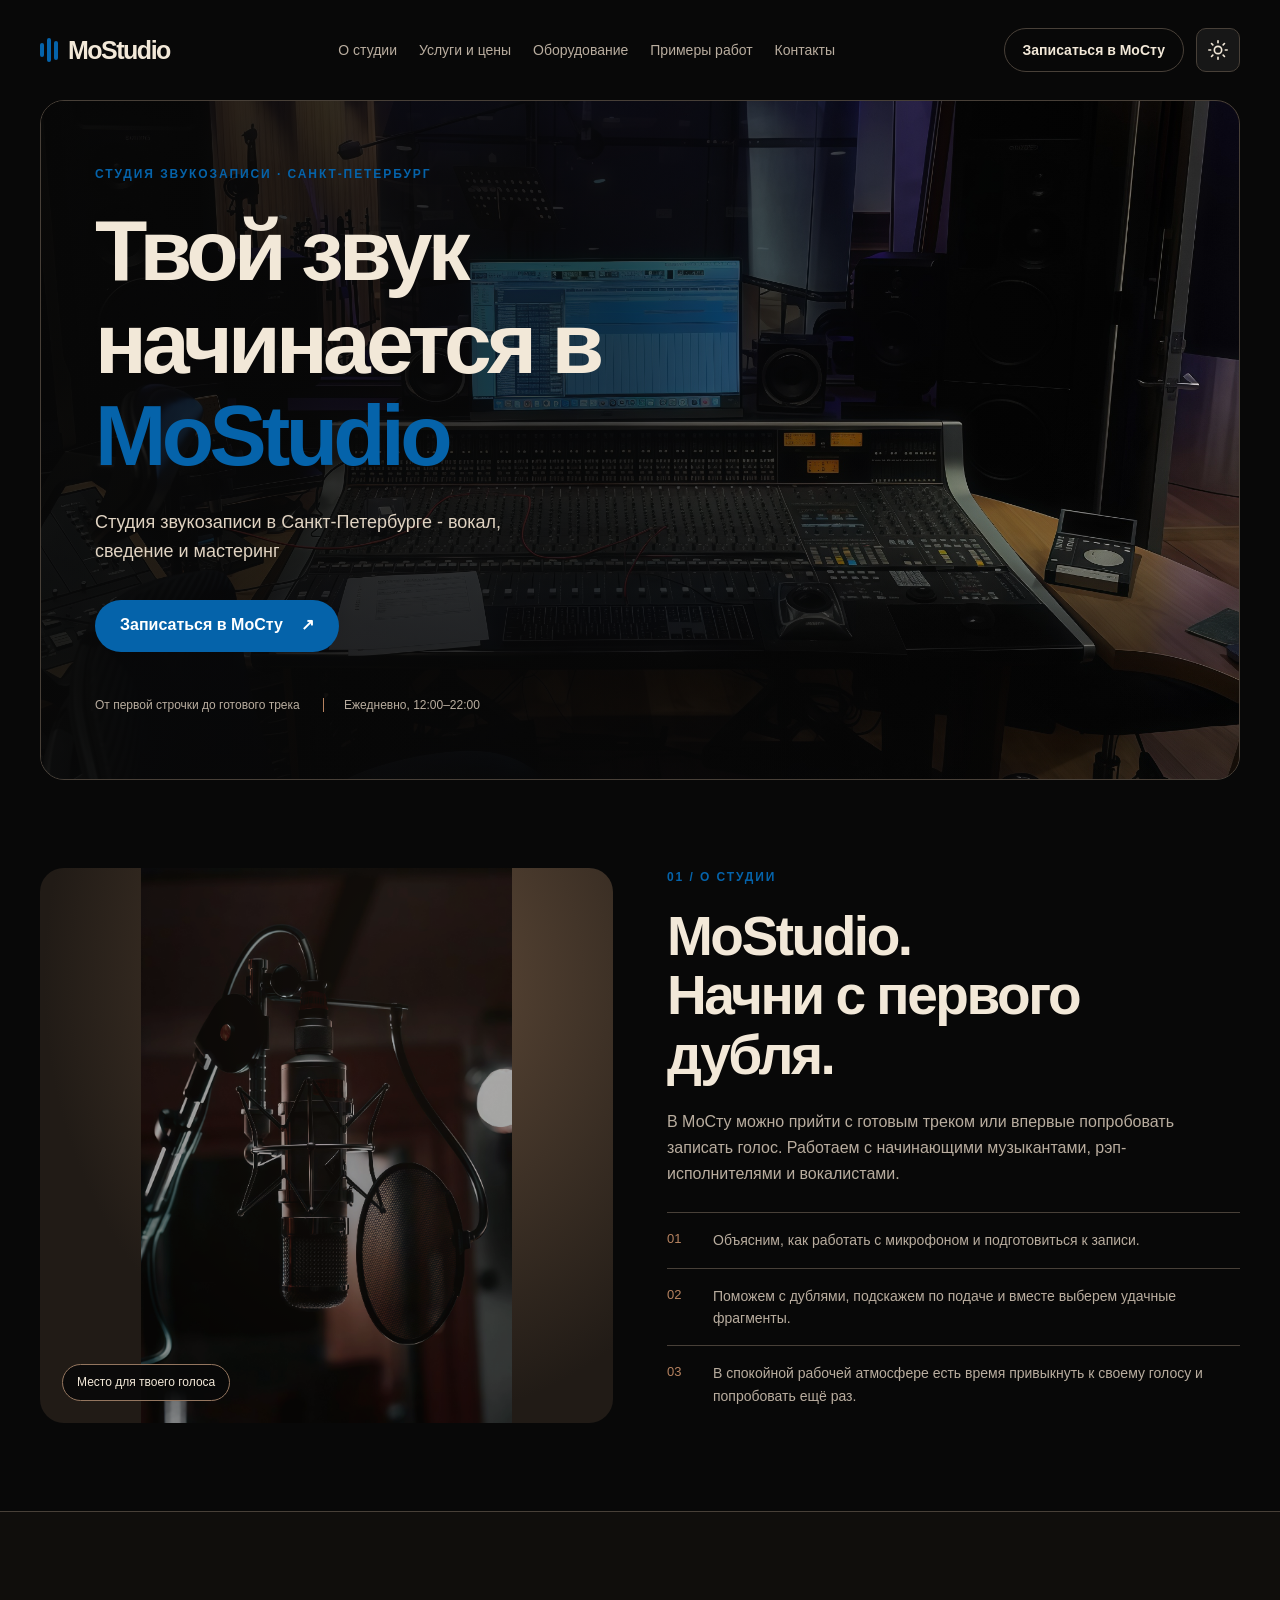
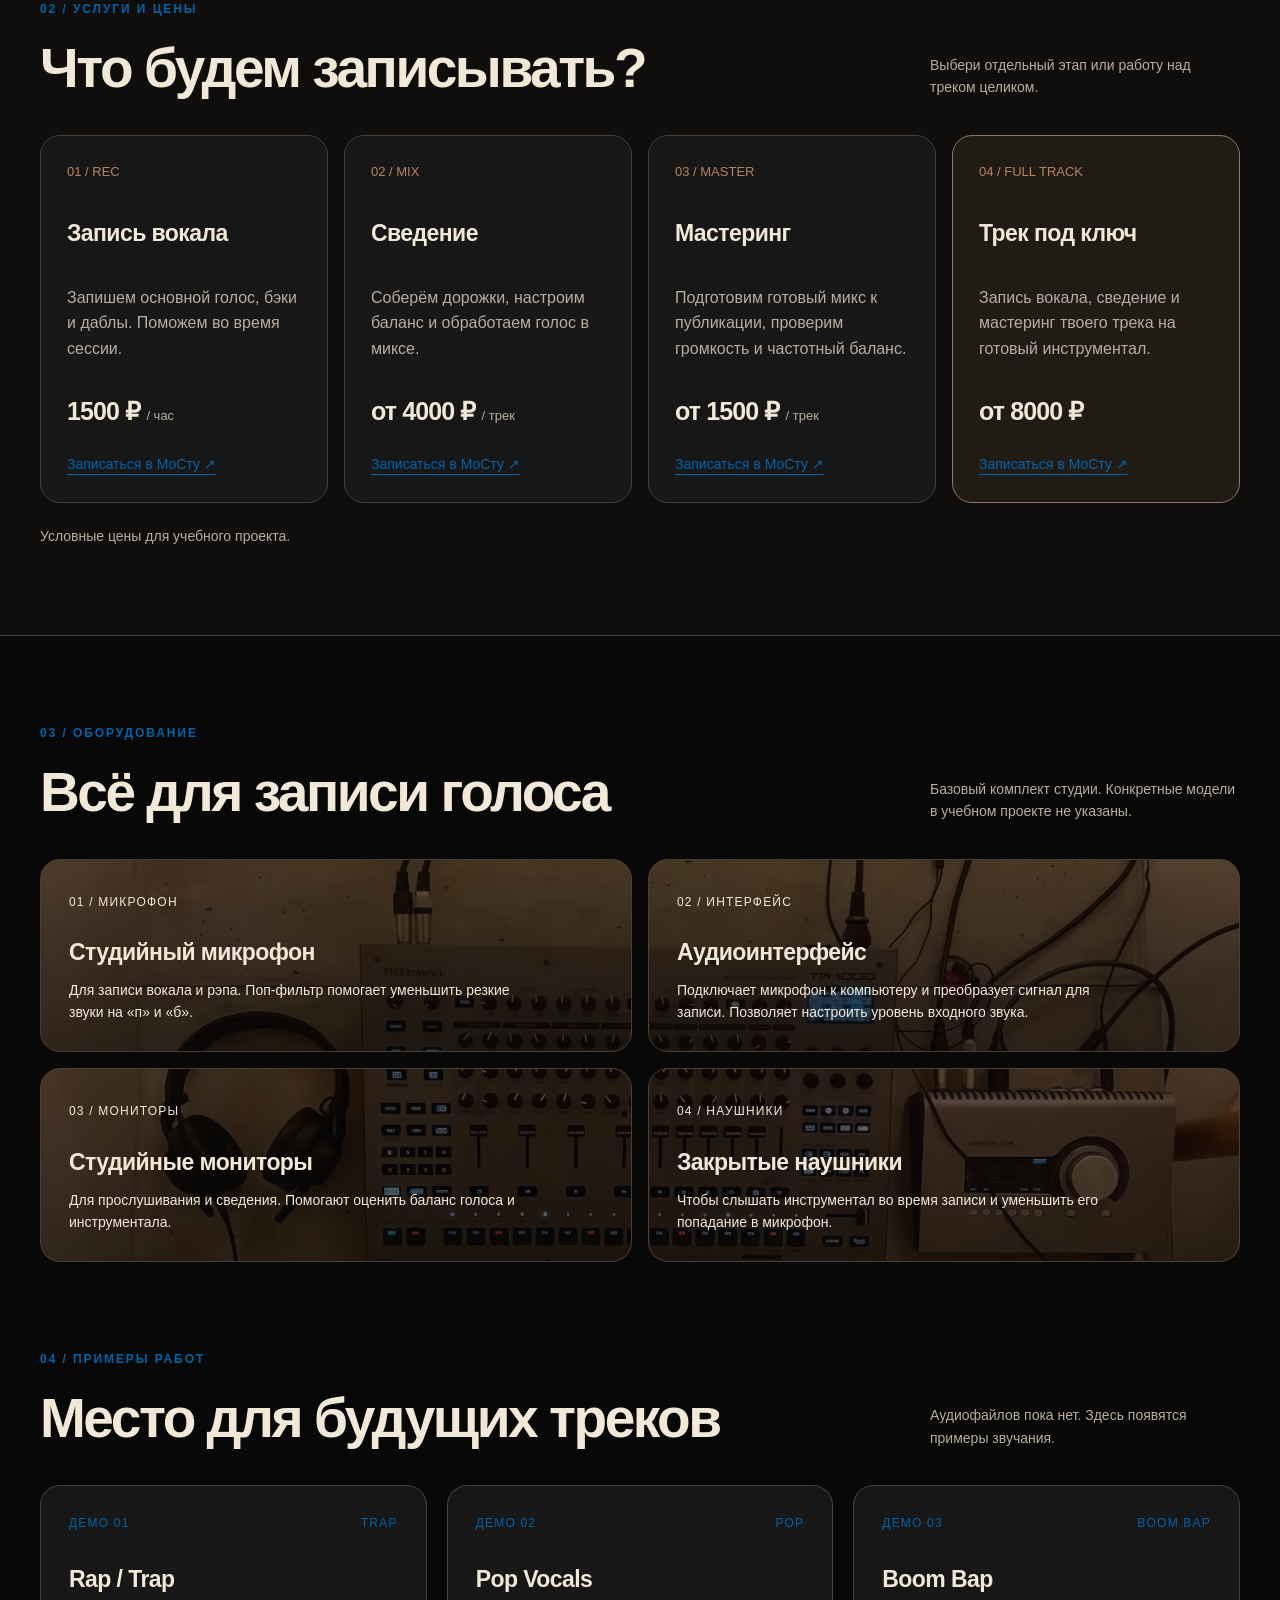
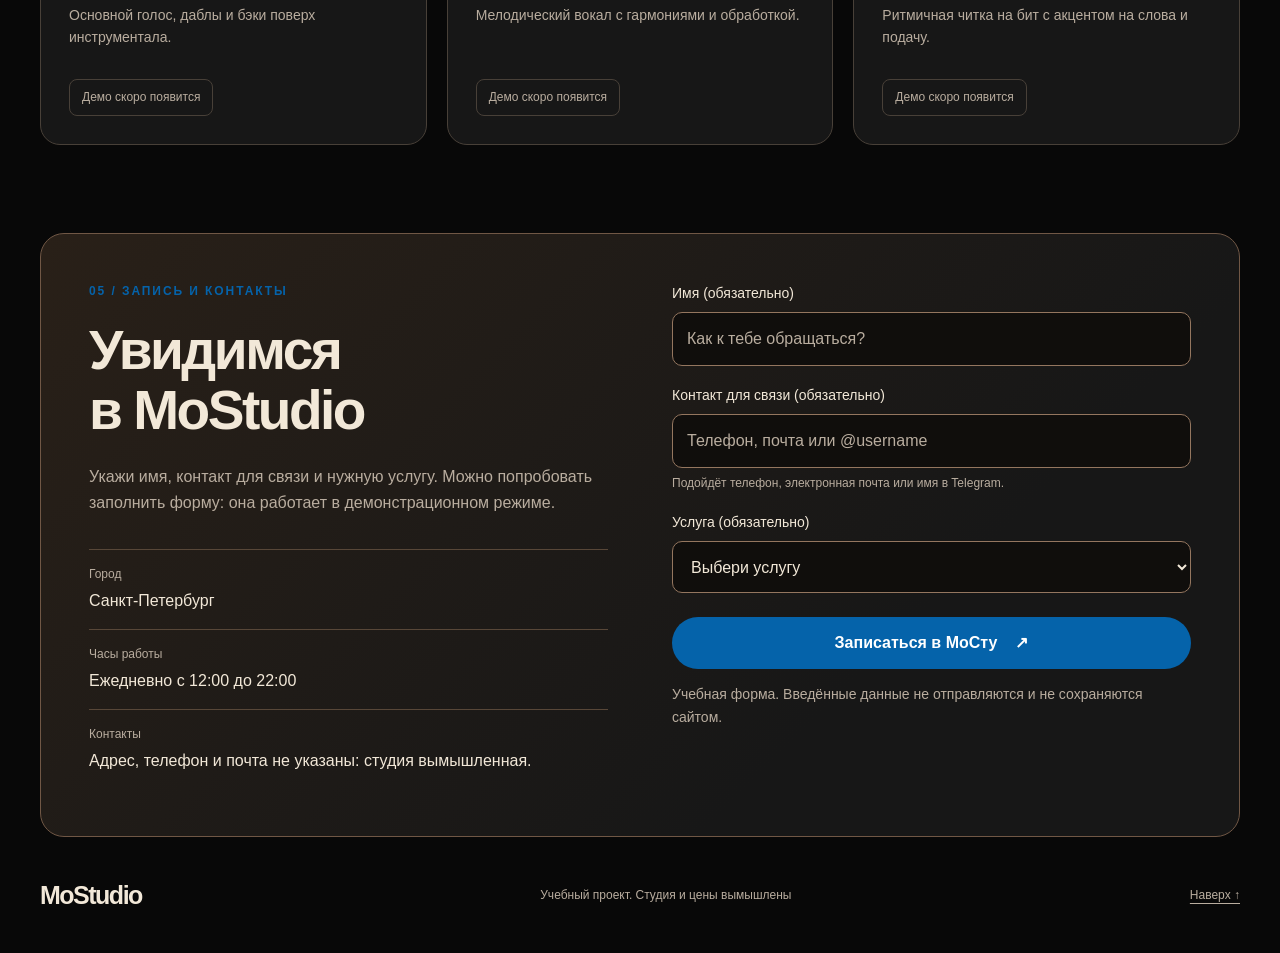
==== commit 65e3f713: "Обновил описание студии" ====
--- a/index.html
+++ b/index.html
@@ -87,7 +87,7 @@
           <span>MoStudio</span>
         </h1>
 
-        <p>Запись вокала, сведение и мастеринг в Санкт-Петербурге</p>
+        <p>Студия звукозаписи в Санкт-Петербурге - вокал, сведение и мастеринг</p>
 
         <a class="button" href="#booking">
           Записаться в МоСту
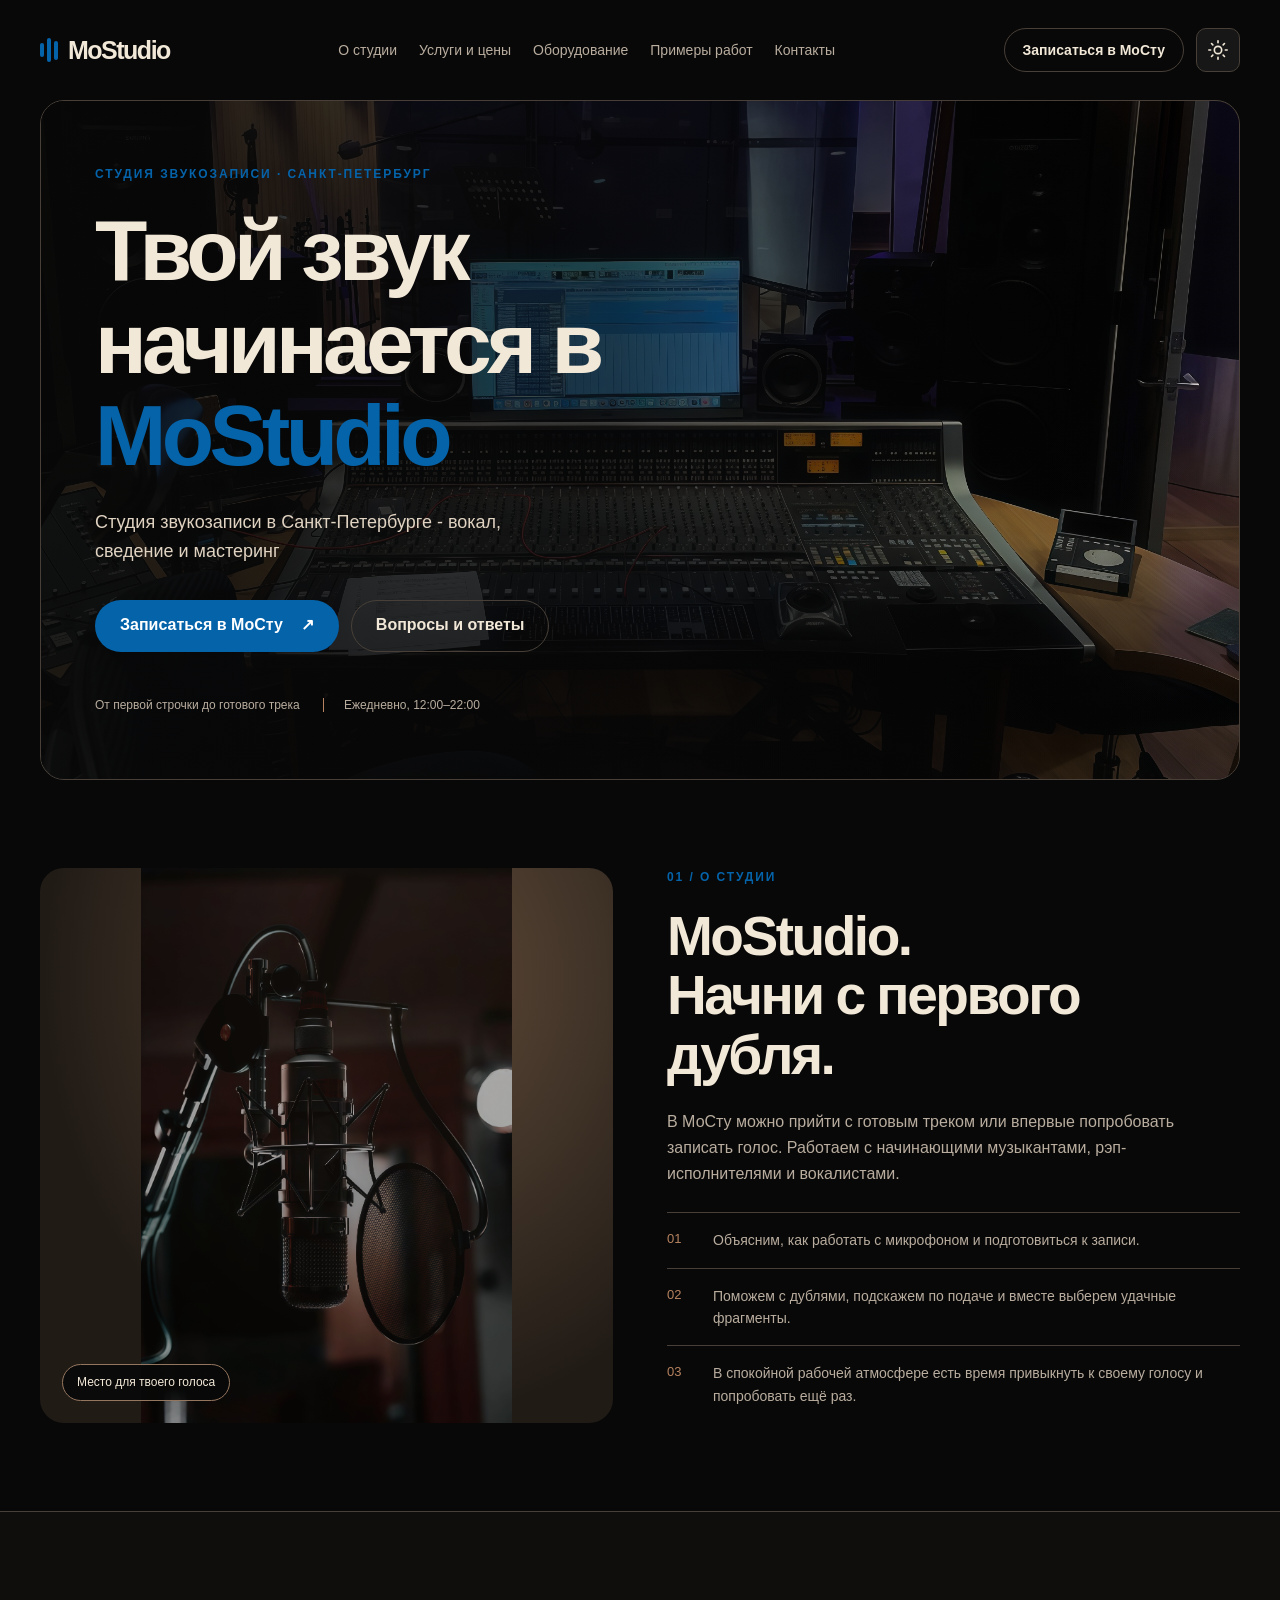
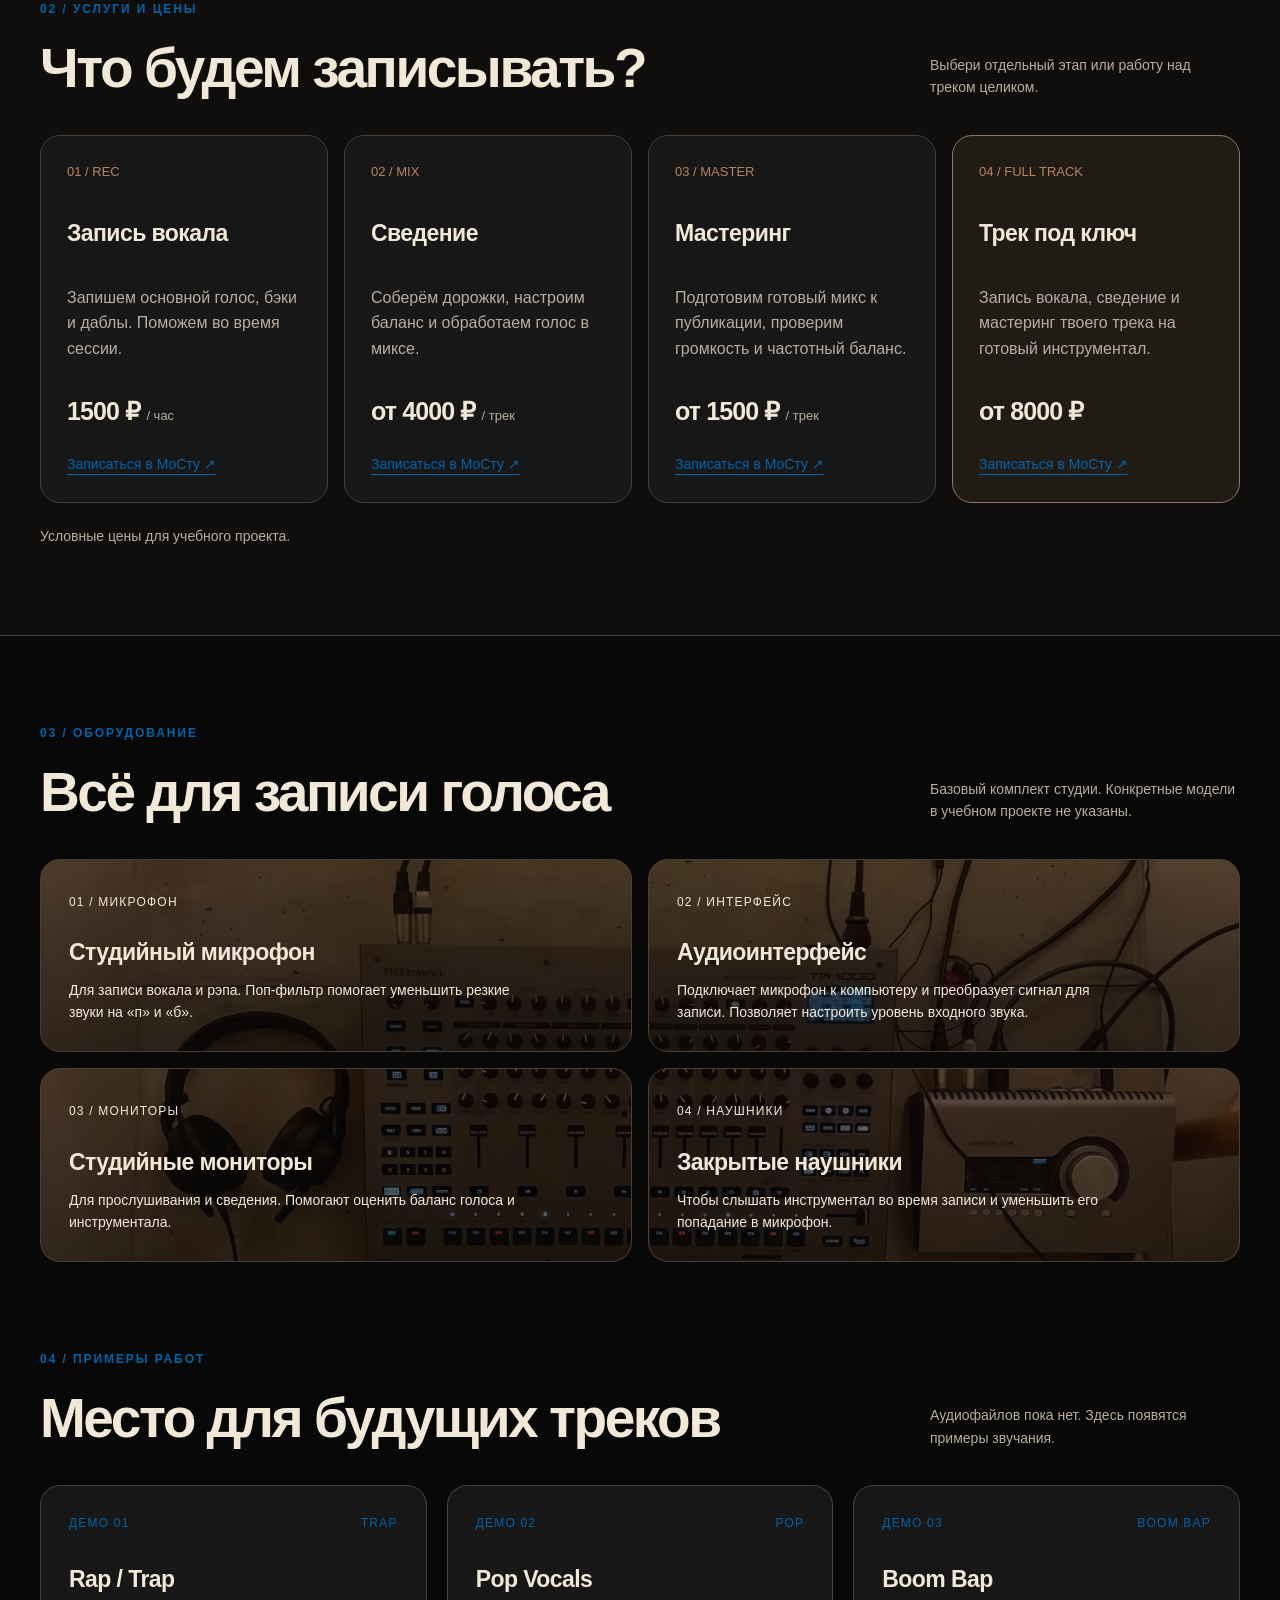
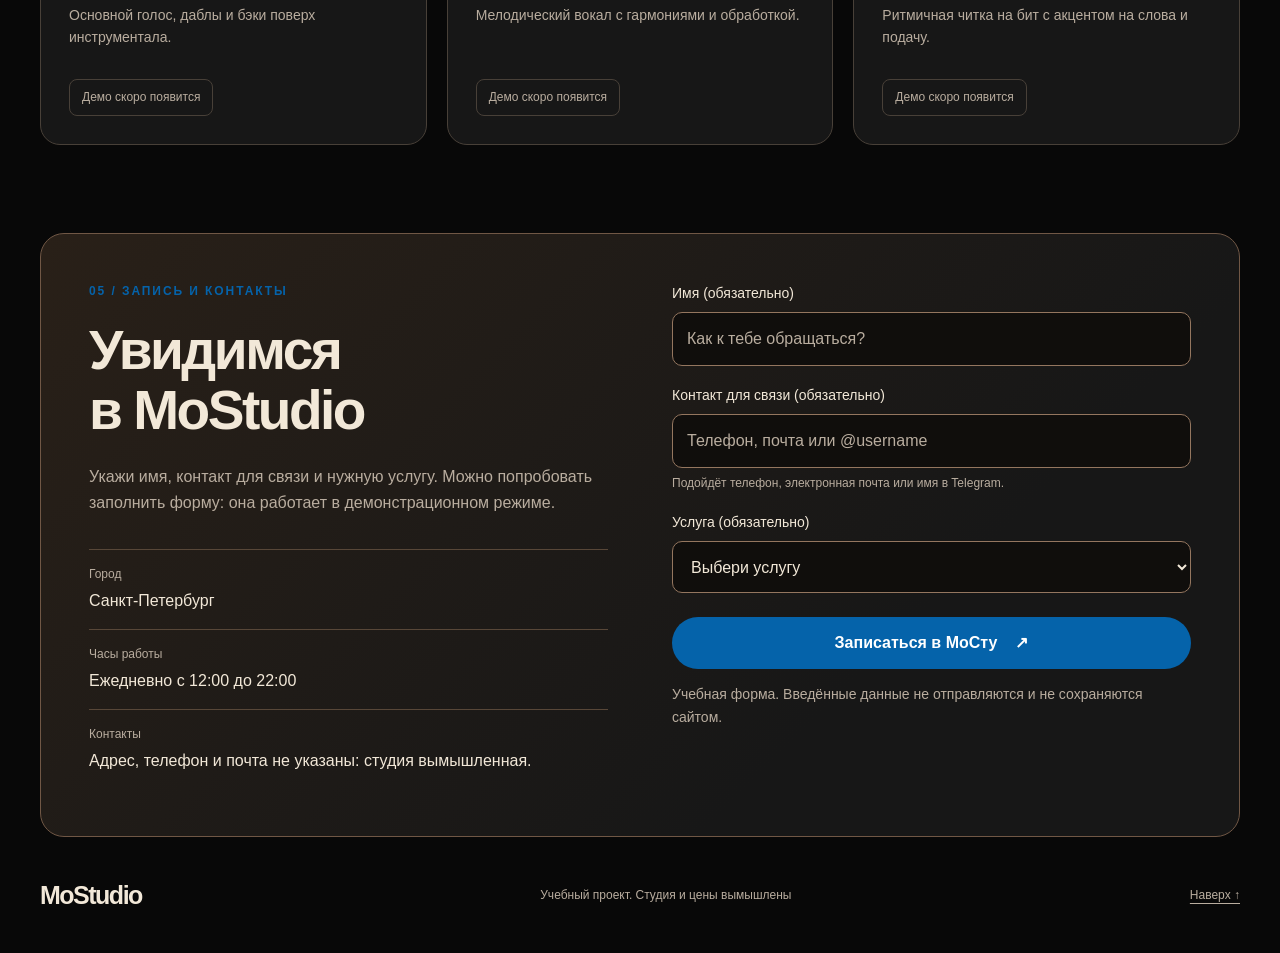
==== commit a0187716: "Добавил страницу частых вопросов" ====
--- a/index.html
+++ b/index.html
@@ -89,10 +89,13 @@
 
         <p>Студия звукозаписи в Санкт-Петербурге - вокал, сведение и мастеринг</p>
 
-        <a class="button" href="#booking">
-          Записаться в МоСту
-          <span aria-hidden="true">↗</span>
-        </a>
+        <div class="hero-actions">
+          <a class="button" href="#booking">
+            Записаться в МоСту
+            <span aria-hidden="true">↗</span>
+          </a>
+          <a class="button secondary" href="faq.html">Вопросы и ответы</a>
+        </div>
 
         <div class="hero-note">
           От первой строчки до готового трека
--- a/style.css
+++ b/style.css
@@ -298,7 +298,33 @@
       font-size: 18px;
     }
 
-    .hero .button { margin-top: 34px; }
+    .hero-actions {
+      display: flex;
+      flex-wrap: wrap;
+      gap: 12px;
+      margin-top: 34px;
+    }
+
+    .faq { max-width: 920px; }
+    .faq-intro { margin-top: 26px; font-size: 18px; }
+    .faq-list { margin-top: 44px; border-top: 1px solid var(--line); }
+    .faq-item { border-bottom: 1px solid var(--line); }
+    .faq-item summary {
+      display: flex;
+      align-items: center;
+      justify-content: space-between;
+      gap: 20px;
+      padding: 24px 4px;
+      list-style: none;
+      font-size: clamp(18px, 3vw, 23px);
+      font-weight: 700;
+      line-height: 1.4;
+    }
+    .faq-item summary::-webkit-details-marker { display: none; }
+    .faq-item summary::after { content: '+'; color: var(--accent); }
+    .faq-item[open] summary::after { content: '−'; }
+    .faq-item summary:hover { color: var(--accent); }
+    .faq-answer { padding: 0 4px 24px; }
 
     .hero-note {
       margin-top: 44px;
